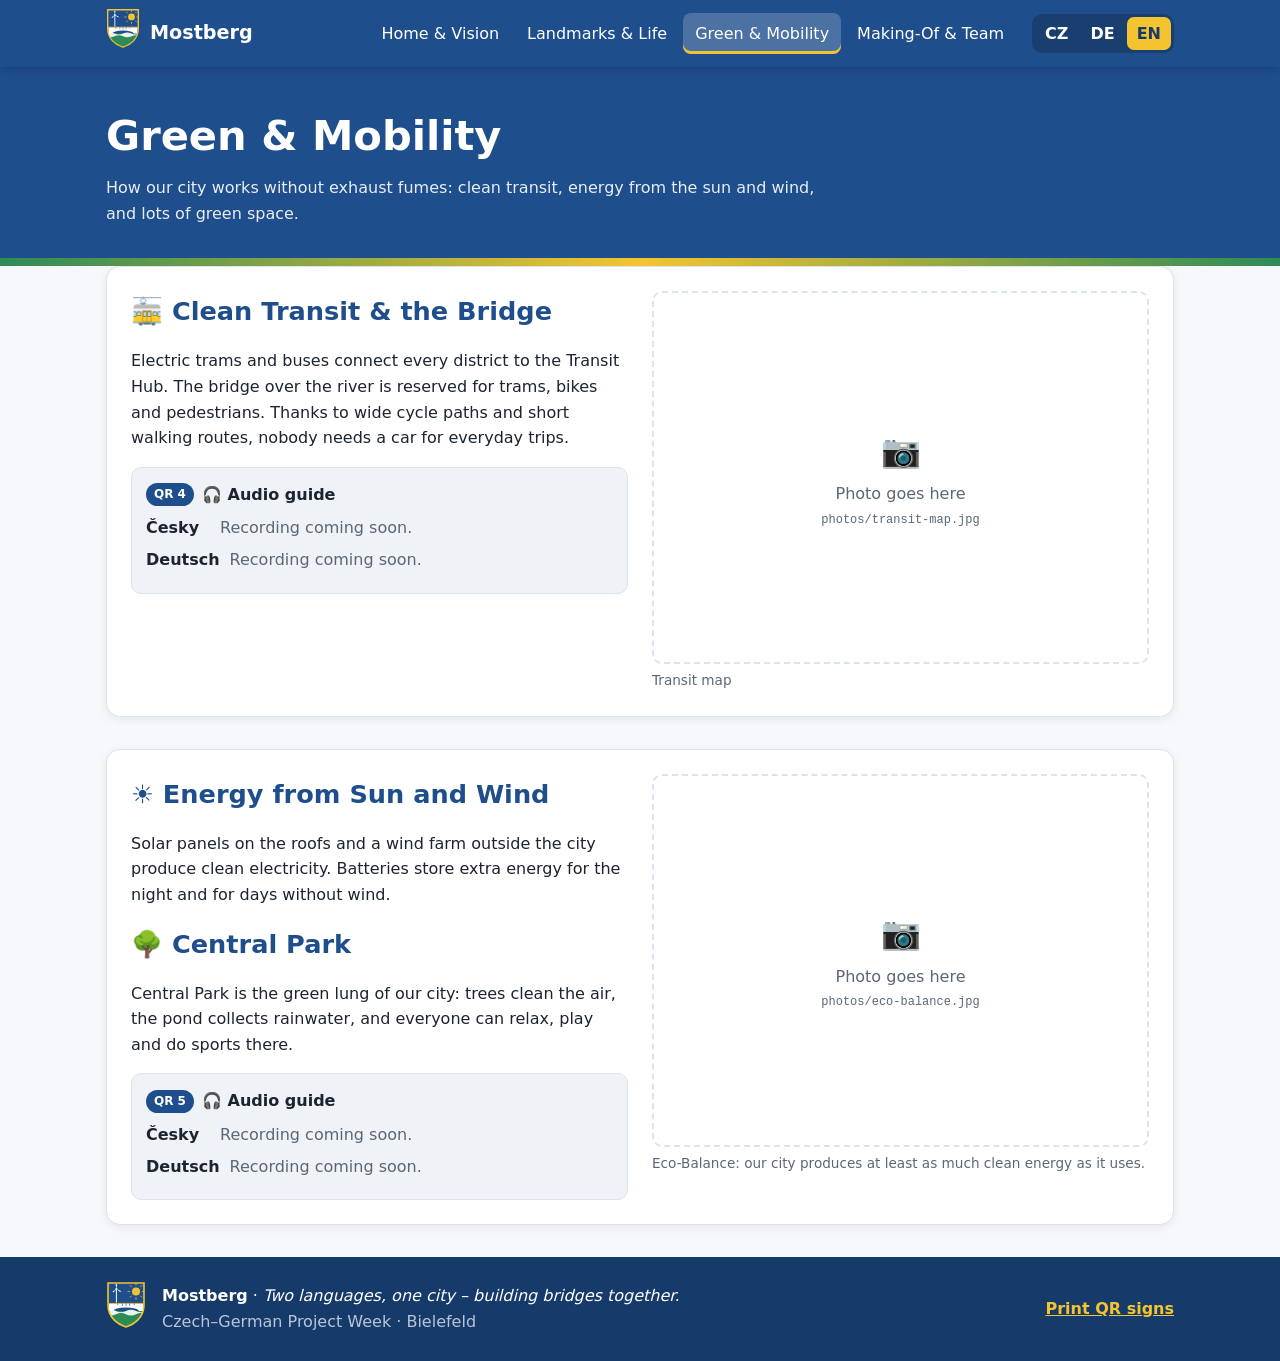
==== green.html @ d4d37b9b "Add trilingual city website (CZ/DE/EN) with QR station signs Co-Authored-By: Claude Opus 5.5 <norepl" ====
<!doctype html>
<html lang="cs">
<head>
<meta charset="utf-8">
<meta name="viewport" content="width=device-width, initial-scale=1">
<title>Mostberg</title>
<link rel="stylesheet" href="css/style.css">
</head>
<body data-title-key="nav.green">
<header id="site-header" data-page="green"></header>

<div class="page-head"><div class="wrap">
  <h1 data-t="gr.title"></h1>
  <p data-t="gr.intro"></p>
</div></div>

<main class="wrap">
  <section id="transit" class="station card grid-2">
    <div>
      <h2>🚋 <span data-t="gr.transitTitle"></span></h2>
      <p data-t="gr.transit"></p>
      <div class="audio" data-audio="4"></div>
    </div>
    <figure class="photo" data-photo="photos/transit-map.jpg" data-cap="gr.mapCap"></figure>
  </section>

  <section id="energy-parks" class="station card">
    <div class="grid-2">
      <div>
        <h2>☀️ <span data-t="gr.energyTitle"></span></h2>
        <p data-t="gr.energy"></p>
        <h2>🌳 <span data-t="gr.parksTitle"></span></h2>
        <p data-t="gr.parks"></p>
        <div class="audio" data-audio="5"></div>
      </div>
      <figure class="photo" data-photo="photos/eco-balance.jpg" data-cap="gr.ecoCap"></figure>
    </div>
  </section>
</main>

<footer id="site-footer"></footer>
<script src="js/content.js"></script>
<script src="js/site.js"></script>
</body>
</html>
---- css/style.css ----
:root {
  --blue: #1f4e8c;
  --blue-d: #163a69;
  --green: #2e8b57;
  --gold: #f4c430;
  --bg: #f6f8fb;
  --card: #ffffff;
  --ink: #1b2430;
  --muted: #5b6776;
  --line: #dde3ec;
  --radius: 14px;
  --shadow: 0 2px 10px rgba(20, 40, 70, .08);
}
@media (prefers-color-scheme: dark) {
  :root {
    --bg: #0f1620;
    --card: #17212e;
    --ink: #e8edf4;
    --muted: #9aa7b8;
    --line: #2a3747;
    --shadow: 0 2px 10px rgba(0, 0, 0, .35);
  }
}

* { box-sizing: border-box; }
html { scroll-behavior: smooth; scroll-padding-top: 80px; }
body {
  margin: 0;
  font-family: "Segoe UI", system-ui, -apple-system, Roboto, "Helvetica Neue", Arial, sans-serif;
  background: var(--bg);
  color: var(--ink);
  line-height: 1.6;
}
img { max-width: 100%; display: block; }
a { color: var(--blue); }
@media (prefers-color-scheme: dark) { a { color: #8fb6ec; } }
.muted { color: var(--muted); }
.wrap { max-width: 1100px; margin: 0 auto; padding: 0 16px; }

/* ---------- Header ---------- */
#site-header {
  position: sticky; top: 0; z-index: 10;
  background: var(--blue); color: #fff;
  box-shadow: 0 2px 8px rgba(0,0,0,.15);
}
.bar {
  max-width: 1100px; margin: 0 auto; padding: 8px 16px;
  display: flex; align-items: center; gap: 16px; flex-wrap: wrap;
}
.brand { display: flex; align-items: center; gap: 10px; color: #fff; text-decoration: none; font-weight: 700; font-size: 1.2rem; }
.brand-crest svg { width: 34px; height: 41px; }
.nav { display: flex; gap: 4px; margin-left: auto; flex-wrap: wrap; }
.nav a {
  color: #fff; text-decoration: none; padding: 8px 12px; border-radius: 8px;
  font-weight: 500; white-space: nowrap;
}
.nav a:hover { background: rgba(255,255,255,.12); }
.nav a[aria-current="page"] { background: rgba(255,255,255,.2); box-shadow: inset 0 -3px 0 var(--gold); }
.langs { display: flex; gap: 2px; background: rgba(0,0,0,.2); padding: 3px; border-radius: 10px; }
.langs button {
  border: 0; background: transparent; color: #fff; font: inherit; font-weight: 700;
  padding: 4px 10px; border-radius: 7px; cursor: pointer;
}
.langs button[aria-pressed="true"] { background: var(--gold); color: var(--blue-d); }
.menu-btn { display: none; margin-left: auto; background: none; border: 0; color: #fff; font-size: 1.6rem; cursor: pointer; }

@media (max-width: 860px) {
  .menu-btn { display: block; }
  .nav { display: none; width: 100%; flex-direction: column; margin: 0; }
  #site-header.open .nav { display: flex; }
  .langs { order: 2; }
  .bar { gap: 10px; }
}

/* ---------- Hero ---------- */
.hero {
  background: linear-gradient(160deg, var(--blue) 0%, var(--blue-d) 60%, #10425a 100%);
  color: #fff; padding: 48px 0 56px; position: relative; overflow: hidden;
}
.hero::after {
  content: ""; position: absolute; left: 0; right: 0; bottom: 0; height: 14px;
  background: linear-gradient(90deg, var(--green), var(--gold), var(--green));
}
.hero-grid { display: grid; grid-template-columns: 180px 1fr; gap: 32px; align-items: center; }
.hero-crest svg { width: 180px; height: auto; filter: drop-shadow(0 6px 16px rgba(0,0,0,.3)); }
.kicker { text-transform: uppercase; letter-spacing: .08em; font-size: .8rem; opacity: .85; margin: 0; }
.hero h1 { font-size: clamp(2.4rem, 6vw, 3.8rem); margin: 4px 0 8px; line-height: 1.1; }
.motto { font-size: 1.25rem; font-style: italic; color: var(--gold); margin: 0; }
@media (max-width: 640px) {
  .hero-grid { grid-template-columns: 1fr; text-align: center; }
  .hero-crest svg { width: 130px; margin: 0 auto; }
}

.page-head { background: var(--blue); color: #fff; padding: 36px 0 40px; position: relative; }
.page-head::after { content: ""; position: absolute; left: 0; right: 0; bottom: 0; height: 8px; background: linear-gradient(90deg, var(--green), var(--gold), var(--green)); }
.page-head h1 { margin: 0 0 6px; font-size: clamp(1.8rem, 5vw, 2.6rem); }
.page-head p { margin: 0; opacity: .9; max-width: 720px; }

/* ---------- Sections & cards ---------- */
main { padding: 32px 0 48px; }
section { margin: 0 0 32px; }
h2 { color: var(--blue); margin: 0 0 12px; font-size: 1.6rem; }
@media (prefers-color-scheme: dark) { h2 { color: #8fb6ec; } }
h3 { margin: 0 0 6px; }
.card {
  background: var(--card); border: 1px solid var(--line); border-radius: var(--radius);
  box-shadow: var(--shadow); padding: 24px;
}
.grid-2 { display: grid; grid-template-columns: 1fr 1fr; gap: 24px; align-items: start; }
.grid-3 { display: grid; grid-template-columns: repeat(3, 1fr); gap: 20px; }
@media (max-width: 760px) { .grid-2, .grid-3 { grid-template-columns: 1fr; } }

.station { scroll-margin-top: 80px; transition: box-shadow .3s; }
.flash { animation: flash 2.2s ease-out; }
@keyframes flash { 0%, 30% { box-shadow: 0 0 0 4px var(--gold), var(--shadow); } 100% { box-shadow: var(--shadow); } }

/* Golden rules */
.rules { counter-reset: r; list-style: none; padding: 0; margin: 0; }
.rules li {
  counter-increment: r; position: relative; padding: 10px 0 10px 52px;
  border-bottom: 1px dashed var(--line); font-weight: 500;
}
.rules li:last-child { border-bottom: 0; }
.rules li::before {
  content: counter(r); position: absolute; left: 0; top: 8px;
  width: 36px; height: 36px; border-radius: 50%;
  background: var(--gold); color: var(--blue-d); font-weight: 800;
  display: grid; place-items: center;
}
.rules-card { border-top: 6px solid var(--gold); }

/* Identity */
.identity { display: flex; gap: 24px; align-items: center; flex-wrap: wrap; margin-top: 12px; }
.identity figure { margin: 0; text-align: center; }
.identity .crest-box svg { width: 110px; height: auto; }
.identity .flag-box svg { width: 180px; height: auto; border: 1px solid var(--line); border-radius: 4px; }
.identity figcaption, figure figcaption { font-size: .85rem; color: var(--muted); margin-top: 6px; }

/* Photos */
figure.photo { margin: 0; }
figure.photo img { border-radius: 10px; width: 100%; aspect-ratio: 4/3; object-fit: cover; background: var(--line); }
.ph {
  aspect-ratio: 4/3; border-radius: 10px; border: 2px dashed var(--line);
  display: flex; flex-direction: column; align-items: center; justify-content: center; gap: 4px;
  color: var(--muted); text-align: center; padding: 12px;
}
.ph-icon { font-size: 2rem; }
.ph code { font-size: .75rem; }
.photos-2 { display: grid; grid-template-columns: 1fr 1fr; gap: 12px; }

/* Audio */
.audio {
  margin-top: 16px; padding: 14px; border-radius: 10px;
  background: rgba(31, 78, 140, .07); border: 1px solid var(--line);
}
.audio-head { font-weight: 700; margin-bottom: 8px; display: flex; align-items: center; gap: 8px; }
.qr-badge { background: var(--blue); color: #fff; font-size: .75rem; padding: 2px 8px; border-radius: 999px; }
.audio-row { display: flex; align-items: center; gap: 10px; margin: 6px 0; flex-wrap: wrap; }
.audio-lang { min-width: 64px; font-weight: 600; }
.audio audio { flex: 1; min-width: 200px; height: 36px; }

/* Explore tiles */
.tiles { display: grid; grid-template-columns: repeat(3, 1fr); gap: 16px; }
.tile {
  display: block; text-decoration: none; color: var(--ink);
  background: var(--card); border: 1px solid var(--line); border-radius: var(--radius);
  padding: 20px; box-shadow: var(--shadow); border-left: 6px solid var(--blue);
  font-weight: 700; transition: transform .15s;
}
.tile:hover { transform: translateY(-2px); }
.tile.green { border-left-color: var(--green); }
.tile.gold { border-left-color: var(--gold); }
.tile span { display: block; font-size: 1.6rem; }
@media (max-width: 760px) { .tiles { grid-template-columns: 1fr; } }

/* Diary */
.timeline { display: grid; grid-template-columns: 1fr 1fr; gap: 20px; }
.day { border-top: 6px solid var(--blue); }
.day.two { border-top-color: var(--green); }
@media (max-width: 760px) { .timeline { grid-template-columns: 1fr; } }

/* Team */
.pairs { display: grid; grid-template-columns: repeat(auto-fill, minmax(200px, 1fr)); gap: 16px; }
.pair { padding: 18px; }
.pair-num { font-weight: 800; color: var(--blue); }
@media (prefers-color-scheme: dark) { .pair-num { color: #8fb6ec; } }
.pair-role { font-size: .9rem; color: var(--muted); margin-bottom: 8px; min-height: 2.8em; }
.pair ul { list-style: none; padding: 0; margin: 0; }
.pair li { display: flex; gap: 8px; align-items: center; margin: 4px 0; }
.tag { font-size: .7rem; font-weight: 800; padding: 1px 6px; border-radius: 4px; color: #fff; }
.tag.cz { background: #c8102e; }
.tag.de { background: #222; }

/* Gallery */
.gallery { display: grid; grid-template-columns: repeat(auto-fill, minmax(180px, 1fr)); gap: 10px; }
.gallery img { width: 100%; aspect-ratio: 1; object-fit: cover; border-radius: 8px; transition: transform .15s; }
.gallery a:hover img { transform: scale(1.03); }
.gallery .empty { grid-column: 1 / -1; }

/* Footer */
#site-footer { background: var(--blue-d); color: #fff; padding: 24px 0; }
.foot-inner { max-width: 1100px; margin: 0 auto; padding: 0 16px; display: flex; align-items: center; gap: 16px; flex-wrap: wrap; }
.foot-crest svg { width: 40px; height: auto; }
#site-footer .muted { color: #b9c6d8; }
.print-link { margin-left: auto; color: var(--gold) !important; font-weight: 600; }
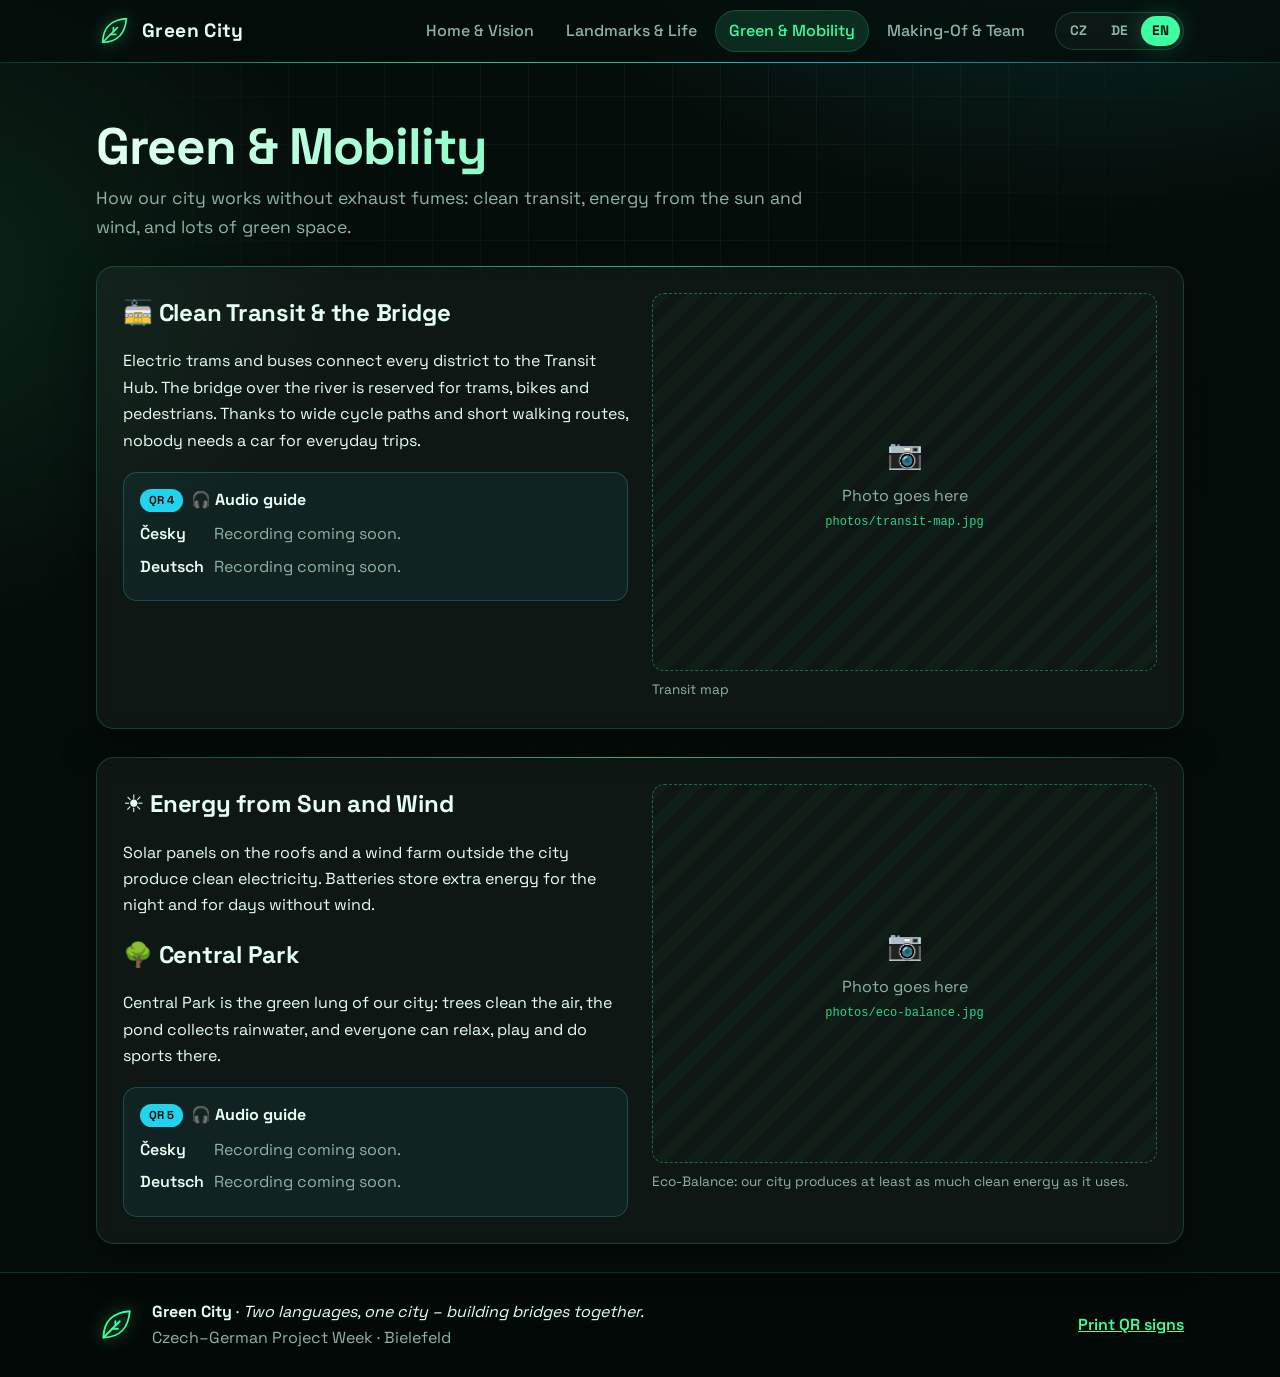
==== commit 98b8fa48: "Futuristic green theme; crest, flag and name left for the team's own designs Co-Authored-By: Claude " ====
--- a/green.html
+++ b/green.html
@@ -3,7 +3,7 @@
 <head>
 <meta charset="utf-8">
 <meta name="viewport" content="width=device-width, initial-scale=1">
-<title>Mostberg</title>
+<title>City</title>
 <link rel="stylesheet" href="css/style.css">
 </head>
 <body data-title-key="nav.green">
--- a/css/style.css
+++ b/css/style.css
@@ -1,160 +1,188 @@
+@import url("https://fonts.googleapis.com/css2?family=Space+Grotesk:wght@400;500;600;700&display=swap");
+
 :root {
-  --blue: #1f4e8c;
-  --blue-d: #163a69;
-  --green: #2e8b57;
-  --gold: #f4c430;
-  --bg: #f6f8fb;
-  --card: #ffffff;
-  --ink: #1b2430;
-  --muted: #5b6776;
-  --line: #dde3ec;
-  --radius: 14px;
-  --shadow: 0 2px 10px rgba(20, 40, 70, .08);
-}
-@media (prefers-color-scheme: dark) {
-  :root {
-    --bg: #0f1620;
-    --card: #17212e;
-    --ink: #e8edf4;
-    --muted: #9aa7b8;
-    --line: #2a3747;
-    --shadow: 0 2px 10px rgba(0, 0, 0, .35);
-  }
+  --bg: #050d0a;
+  --bg-2: #0a1a14;
+  --card: rgba(255, 255, 255, .045);
+  --card-solid: #0d1f18;
+  --ink: #e6fff4;
+  --muted: #8fb3a5;
+  --line: rgba(61, 255, 162, .18);
+  --neon: #3dffa2;
+  --neon-2: #22d3ee;
+  --lime: #b6ff3d;
+  --on-neon: #03140c;
+  --radius: 18px;
+  --glow: 0 0 24px rgba(61, 255, 162, .25);
+  --shadow: 0 10px 40px rgba(0, 0, 0, .45);
+  color-scheme: dark;
 }
 
 * { box-sizing: border-box; }
-html { scroll-behavior: smooth; scroll-padding-top: 80px; }
+html { scroll-behavior: smooth; scroll-padding-top: 84px; }
 body {
   margin: 0;
-  font-family: "Segoe UI", system-ui, -apple-system, Roboto, "Helvetica Neue", Arial, sans-serif;
-  background: var(--bg);
+  font-family: "Space Grotesk", "Segoe UI", system-ui, -apple-system, Roboto, Arial, sans-serif;
   color: var(--ink);
-  line-height: 1.6;
+  line-height: 1.65;
+  background:
+    radial-gradient(900px 500px at 85% -10%, rgba(34, 211, 238, .14), transparent 60%),
+    radial-gradient(800px 600px at -10% 30%, rgba(61, 255, 162, .10), transparent 60%),
+    var(--bg);
+  background-attachment: fixed;
+  min-height: 100vh;
+}
+body::before {
+  content: ""; position: fixed; inset: 0; z-index: -1; pointer-events: none;
+  background-image:
+    linear-gradient(rgba(61, 255, 162, .05) 1px, transparent 1px),
+    linear-gradient(90deg, rgba(61, 255, 162, .05) 1px, transparent 1px);
+  background-size: 48px 48px;
+  mask-image: radial-gradient(ellipse at 50% 0%, #000 20%, transparent 75%);
+  -webkit-mask-image: radial-gradient(ellipse at 50% 0%, #000 20%, transparent 75%);
 }
 img { max-width: 100%; display: block; }
-a { color: var(--blue); }
-@media (prefers-color-scheme: dark) { a { color: #8fb6ec; } }
+a { color: var(--neon); }
 .muted { color: var(--muted); }
-.wrap { max-width: 1100px; margin: 0 auto; padding: 0 16px; }
+.wrap { max-width: 1120px; margin: 0 auto; padding: 0 16px; }
 
 /* ---------- Header ---------- */
 #site-header {
   position: sticky; top: 0; z-index: 10;
-  background: var(--blue); color: #fff;
-  box-shadow: 0 2px 8px rgba(0,0,0,.15);
-}
-.bar {
-  max-width: 1100px; margin: 0 auto; padding: 8px 16px;
-  display: flex; align-items: center; gap: 16px; flex-wrap: wrap;
-}
-.brand { display: flex; align-items: center; gap: 10px; color: #fff; text-decoration: none; font-weight: 700; font-size: 1.2rem; }
-.brand-crest svg { width: 34px; height: 41px; }
+  background: rgba(5, 13, 10, .72);
+  backdrop-filter: blur(14px); -webkit-backdrop-filter: blur(14px);
+  border-bottom: 1px solid var(--line);
+}
+#site-header::after {
+  content: ""; position: absolute; left: 0; right: 0; bottom: -1px; height: 1px;
+  background: linear-gradient(90deg, transparent, var(--neon), var(--neon-2), transparent);
+  opacity: .7;
+}
+.bar { max-width: 1120px; margin: 0 auto; padding: 10px 16px; display: flex; align-items: center; gap: 16px; flex-wrap: wrap; }
+.brand { display: flex; align-items: center; gap: 10px; color: var(--ink); text-decoration: none; font-weight: 700; font-size: 1.2rem; letter-spacing: .02em; }
+.brand-crest { width: 36px; height: 36px; display: grid; place-items: center; }
+.brand-crest img { max-height: 36px; width: auto; }
 .nav { display: flex; gap: 4px; margin-left: auto; flex-wrap: wrap; }
 .nav a {
-  color: #fff; text-decoration: none; padding: 8px 12px; border-radius: 8px;
-  font-weight: 500; white-space: nowrap;
-}
-.nav a:hover { background: rgba(255,255,255,.12); }
-.nav a[aria-current="page"] { background: rgba(255,255,255,.2); box-shadow: inset 0 -3px 0 var(--gold); }
-.langs { display: flex; gap: 2px; background: rgba(0,0,0,.2); padding: 3px; border-radius: 10px; }
+  color: var(--muted); text-decoration: none; padding: 8px 14px; border-radius: 999px;
+  font-weight: 500; white-space: nowrap; transition: color .2s, background .2s;
+}
+.nav a:hover { color: var(--ink); background: rgba(61, 255, 162, .08); }
+.nav a[aria-current="page"] { color: var(--neon); background: rgba(61, 255, 162, .12); box-shadow: inset 0 0 0 1px var(--line); }
+.langs { display: flex; gap: 2px; padding: 3px; border-radius: 999px; border: 1px solid var(--line); background: rgba(255, 255, 255, .03); }
 .langs button {
-  border: 0; background: transparent; color: #fff; font: inherit; font-weight: 700;
-  padding: 4px 10px; border-radius: 7px; cursor: pointer;
-}
-.langs button[aria-pressed="true"] { background: var(--gold); color: var(--blue-d); }
-.menu-btn { display: none; margin-left: auto; background: none; border: 0; color: #fff; font-size: 1.6rem; cursor: pointer; }
-
-@media (max-width: 860px) {
+  border: 0; background: transparent; color: var(--muted); font: inherit; font-weight: 700; font-size: .85rem;
+  padding: 4px 11px; border-radius: 999px; cursor: pointer;
+}
+.langs button[aria-pressed="true"] { background: var(--neon); color: var(--on-neon); box-shadow: var(--glow); }
+.menu-btn { display: none; margin-left: auto; background: none; border: 0; color: var(--ink); font-size: 1.6rem; cursor: pointer; }
+@media (max-width: 880px) {
   .menu-btn { display: block; }
   .nav { display: none; width: 100%; flex-direction: column; margin: 0; }
   #site-header.open .nav { display: flex; }
-  .langs { order: 2; }
   .bar { gap: 10px; }
 }
 
+/* ---------- Leaf mark (shown until your crest is added) ---------- */
+.leaf { width: 100%; height: 100%; color: var(--neon); filter: drop-shadow(0 0 8px rgba(61, 255, 162, .6)); }
+
 /* ---------- Hero ---------- */
-.hero {
-  background: linear-gradient(160deg, var(--blue) 0%, var(--blue-d) 60%, #10425a 100%);
-  color: #fff; padding: 48px 0 56px; position: relative; overflow: hidden;
-}
-.hero::after {
-  content: ""; position: absolute; left: 0; right: 0; bottom: 0; height: 14px;
-  background: linear-gradient(90deg, var(--green), var(--gold), var(--green));
-}
-.hero-grid { display: grid; grid-template-columns: 180px 1fr; gap: 32px; align-items: center; }
-.hero-crest svg { width: 180px; height: auto; filter: drop-shadow(0 6px 16px rgba(0,0,0,.3)); }
-.kicker { text-transform: uppercase; letter-spacing: .08em; font-size: .8rem; opacity: .85; margin: 0; }
-.hero h1 { font-size: clamp(2.4rem, 6vw, 3.8rem); margin: 4px 0 8px; line-height: 1.1; }
-.motto { font-size: 1.25rem; font-style: italic; color: var(--gold); margin: 0; }
+.hero { padding: 72px 0 64px; position: relative; overflow: hidden; }
+.hero-grid { display: grid; grid-template-columns: 200px 1fr; gap: 40px; align-items: center; }
+.hero-crest { width: 200px; height: 200px; display: grid; place-items: center; position: relative; }
+.hero-crest::before {
+  content: ""; position: absolute; inset: -10px; border-radius: 50%;
+  border: 1px solid var(--line);
+  background: radial-gradient(circle, rgba(61, 255, 162, .18), transparent 65%);
+  animation: pulse 4s ease-in-out infinite;
+}
+.hero-crest img, .hero-crest svg { position: relative; max-width: 160px; max-height: 160px; width: auto; height: auto; }
+.hero-crest svg { width: 120px; height: 120px; }
+.kicker {
+  display: inline-block; text-transform: uppercase; letter-spacing: .14em; font-size: .75rem; margin: 0;
+  color: var(--neon); border: 1px solid var(--line); padding: 4px 12px; border-radius: 999px; background: rgba(61, 255, 162, .06);
+}
+.hero h1 {
+  font-size: clamp(2.8rem, 8vw, 5rem); margin: 14px 0 6px; line-height: 1.02; letter-spacing: -.02em;
+  background: linear-gradient(100deg, var(--ink) 10%, var(--neon) 55%, var(--neon-2) 95%);
+  -webkit-background-clip: text; background-clip: text; color: transparent;
+}
+.motto { font-size: 1.3rem; color: var(--muted); margin: 0; }
+@keyframes pulse { 0%, 100% { transform: scale(1); opacity: .8; } 50% { transform: scale(1.06); opacity: 1; } }
 @media (max-width: 640px) {
-  .hero-grid { grid-template-columns: 1fr; text-align: center; }
-  .hero-crest svg { width: 130px; margin: 0 auto; }
-}
-
-.page-head { background: var(--blue); color: #fff; padding: 36px 0 40px; position: relative; }
-.page-head::after { content: ""; position: absolute; left: 0; right: 0; bottom: 0; height: 8px; background: linear-gradient(90deg, var(--green), var(--gold), var(--green)); }
-.page-head h1 { margin: 0 0 6px; font-size: clamp(1.8rem, 5vw, 2.6rem); }
-.page-head p { margin: 0; opacity: .9; max-width: 720px; }
+  .hero { padding: 48px 0; }
+  .hero-grid { grid-template-columns: 1fr; text-align: center; justify-items: center; gap: 24px; }
+  .hero-crest { width: 150px; height: 150px; }
+  .hero-crest img { max-width: 120px; max-height: 120px; }
+}
+
+.page-head { padding: 56px 0 24px; }
+.page-head h1 {
+  margin: 0 0 8px; font-size: clamp(2rem, 6vw, 3.2rem); letter-spacing: -.02em; line-height: 1.1;
+  background: linear-gradient(100deg, var(--ink), var(--neon) 70%, var(--neon-2));
+  -webkit-background-clip: text; background-clip: text; color: transparent;
+}
+.page-head p { margin: 0; color: var(--muted); max-width: 720px; font-size: 1.1rem; }
 
 /* ---------- Sections & cards ---------- */
-main { padding: 32px 0 48px; }
-section { margin: 0 0 32px; }
-h2 { color: var(--blue); margin: 0 0 12px; font-size: 1.6rem; }
-@media (prefers-color-scheme: dark) { h2 { color: #8fb6ec; } }
+main { padding: 24px 0 56px; }
+section { margin: 0 0 28px; }
+h2 { color: var(--ink); margin: 0 0 12px; font-size: 1.5rem; letter-spacing: -.01em; }
+h2 > span:first-child:not(:only-child), h2 .ico { color: var(--neon); }
 h3 { margin: 0 0 6px; }
 .card {
-  background: var(--card); border: 1px solid var(--line); border-radius: var(--radius);
-  box-shadow: var(--shadow); padding: 24px;
+  background: var(--card);
+  border: 1px solid var(--line); border-radius: var(--radius);
+  box-shadow: var(--shadow); padding: 26px;
+  backdrop-filter: blur(10px); -webkit-backdrop-filter: blur(10px);
+  position: relative;
+}
+.card::before {
+  content: ""; position: absolute; left: 24px; right: 24px; top: -1px; height: 1px;
+  background: linear-gradient(90deg, transparent, rgba(61, 255, 162, .6), transparent);
 }
 .grid-2 { display: grid; grid-template-columns: 1fr 1fr; gap: 24px; align-items: start; }
-.grid-3 { display: grid; grid-template-columns: repeat(3, 1fr); gap: 20px; }
-@media (max-width: 760px) { .grid-2, .grid-3 { grid-template-columns: 1fr; } }
-
-.station { scroll-margin-top: 80px; transition: box-shadow .3s; }
-.flash { animation: flash 2.2s ease-out; }
-@keyframes flash { 0%, 30% { box-shadow: 0 0 0 4px var(--gold), var(--shadow); } 100% { box-shadow: var(--shadow); } }
+@media (max-width: 760px) { .grid-2 { grid-template-columns: 1fr; } }
+
+.station { transition: box-shadow .3s; }
+.flash { animation: flash 2.4s ease-out; }
+@keyframes flash { 0%, 35% { box-shadow: 0 0 0 2px var(--neon), 0 0 40px rgba(61, 255, 162, .45); } 100% { box-shadow: var(--shadow); } }
 
 /* Golden rules */
 .rules { counter-reset: r; list-style: none; padding: 0; margin: 0; }
-.rules li {
-  counter-increment: r; position: relative; padding: 10px 0 10px 52px;
-  border-bottom: 1px dashed var(--line); font-weight: 500;
-}
+.rules li { counter-increment: r; position: relative; padding: 11px 0 11px 54px; border-bottom: 1px solid var(--line); font-weight: 500; }
 .rules li:last-child { border-bottom: 0; }
 .rules li::before {
-  content: counter(r); position: absolute; left: 0; top: 8px;
-  width: 36px; height: 36px; border-radius: 50%;
-  background: var(--gold); color: var(--blue-d); font-weight: 800;
-  display: grid; place-items: center;
-}
-.rules-card { border-top: 6px solid var(--gold); }
+  content: counter(r, decimal-leading-zero); position: absolute; left: 0; top: 9px;
+  width: 38px; height: 38px; border-radius: 12px;
+  background: rgba(61, 255, 162, .1); border: 1px solid var(--neon); color: var(--neon);
+  font-weight: 700; font-size: .85rem; display: grid; place-items: center; box-shadow: var(--glow);
+}
+.rules-card { border-color: rgba(61, 255, 162, .35); }
 
 /* Identity */
-.identity { display: flex; gap: 24px; align-items: center; flex-wrap: wrap; margin-top: 12px; }
-.identity figure { margin: 0; text-align: center; }
-.identity .crest-box svg { width: 110px; height: auto; }
-.identity .flag-box svg { width: 180px; height: auto; border: 1px solid var(--line); border-radius: 4px; }
-.identity figcaption, figure figcaption { font-size: .85rem; color: var(--muted); margin-top: 6px; }
+.identity { display: grid; grid-template-columns: 1fr 1.4fr; gap: 16px; margin-top: 14px; }
+.identity figure.photo img, .identity .ph { aspect-ratio: 1; object-fit: contain; background: rgba(255, 255, 255, .03); }
+.identity figure:last-child img, .identity figure:last-child .ph { aspect-ratio: 3/2; }
 
 /* Photos */
-figure.photo { margin: 0; }
-figure.photo img { border-radius: 10px; width: 100%; aspect-ratio: 4/3; object-fit: cover; background: var(--line); }
+figure { margin: 0; }
+figure figcaption { font-size: .85rem; color: var(--muted); margin-top: 8px; }
+figure.photo img { border-radius: 12px; width: 100%; aspect-ratio: 4/3; object-fit: cover; border: 1px solid var(--line); }
 .ph {
-  aspect-ratio: 4/3; border-radius: 10px; border: 2px dashed var(--line);
+  aspect-ratio: 4/3; border-radius: 12px; border: 1px dashed rgba(61, 255, 162, .35);
+  background: repeating-linear-gradient(135deg, rgba(61, 255, 162, .03) 0 12px, transparent 12px 24px);
   display: flex; flex-direction: column; align-items: center; justify-content: center; gap: 4px;
   color: var(--muted); text-align: center; padding: 12px;
 }
-.ph-icon { font-size: 2rem; }
-.ph code { font-size: .75rem; }
+.ph-icon { font-size: 1.8rem; }
+.ph code { font-size: .75rem; color: var(--neon); opacity: .8; word-break: break-all; }
 .photos-2 { display: grid; grid-template-columns: 1fr 1fr; gap: 12px; }
 
 /* Audio */
-.audio {
-  margin-top: 16px; padding: 14px; border-radius: 10px;
-  background: rgba(31, 78, 140, .07); border: 1px solid var(--line);
-}
+.audio { margin-top: 18px; padding: 14px 16px; border-radius: 14px; background: rgba(34, 211, 238, .06); border: 1px solid rgba(34, 211, 238, .25); }
 .audio-head { font-weight: 700; margin-bottom: 8px; display: flex; align-items: center; gap: 8px; }
-.qr-badge { background: var(--blue); color: #fff; font-size: .75rem; padding: 2px 8px; border-radius: 999px; }
+.qr-badge { background: var(--neon-2); color: var(--on-neon); font-size: .72rem; font-weight: 700; padding: 2px 9px; border-radius: 999px; }
 .audio-row { display: flex; align-items: center; gap: 10px; margin: 6px 0; flex-wrap: wrap; }
 .audio-lang { min-width: 64px; font-weight: 600; }
 .audio audio { flex: 1; min-width: 200px; height: 36px; }
@@ -164,42 +192,45 @@
 .tile {
   display: block; text-decoration: none; color: var(--ink);
   background: var(--card); border: 1px solid var(--line); border-radius: var(--radius);
-  padding: 20px; box-shadow: var(--shadow); border-left: 6px solid var(--blue);
-  font-weight: 700; transition: transform .15s;
-}
-.tile:hover { transform: translateY(-2px); }
-.tile.green { border-left-color: var(--green); }
-.tile.gold { border-left-color: var(--gold); }
-.tile span { display: block; font-size: 1.6rem; }
+  padding: 22px; font-weight: 700; font-size: 1.05rem; position: relative; overflow: hidden;
+  transition: transform .2s, border-color .2s, box-shadow .2s;
+}
+.tile::after { content: "→"; position: absolute; right: 20px; bottom: 18px; color: var(--neon); transition: transform .2s; }
+.tile:hover { transform: translateY(-3px); border-color: var(--neon); box-shadow: var(--glow); }
+.tile:hover::after { transform: translateX(4px); }
+.tile span { display: block; font-size: 1.7rem; margin-bottom: 6px; }
 @media (max-width: 760px) { .tiles { grid-template-columns: 1fr; } }
 
 /* Diary */
 .timeline { display: grid; grid-template-columns: 1fr 1fr; gap: 20px; }
-.day { border-top: 6px solid var(--blue); }
-.day.two { border-top-color: var(--green); }
+.day h3 { color: var(--neon); }
+.day.two h3 { color: var(--neon-2); }
 @media (max-width: 760px) { .timeline { grid-template-columns: 1fr; } }
 
 /* Team */
 .pairs { display: grid; grid-template-columns: repeat(auto-fill, minmax(200px, 1fr)); gap: 16px; }
-.pair { padding: 18px; }
-.pair-num { font-weight: 800; color: var(--blue); }
-@media (prefers-color-scheme: dark) { .pair-num { color: #8fb6ec; } }
-.pair-role { font-size: .9rem; color: var(--muted); margin-bottom: 8px; min-height: 2.8em; }
+.pair { padding: 20px; }
+.pair-num { font-weight: 700; color: var(--neon); text-transform: uppercase; letter-spacing: .1em; font-size: .8rem; }
+.pair-role { font-size: .92rem; color: var(--muted); margin: 4px 0 10px; min-height: 2.8em; }
 .pair ul { list-style: none; padding: 0; margin: 0; }
 .pair li { display: flex; gap: 8px; align-items: center; margin: 4px 0; }
-.tag { font-size: .7rem; font-weight: 800; padding: 1px 6px; border-radius: 4px; color: #fff; }
-.tag.cz { background: #c8102e; }
-.tag.de { background: #222; }
+.tag { font-size: .68rem; font-weight: 700; padding: 1px 7px; border-radius: 6px; border: 1px solid var(--line); color: var(--neon); }
+.tag.de { color: var(--neon-2); border-color: rgba(34, 211, 238, .35); }
 
 /* Gallery */
 .gallery { display: grid; grid-template-columns: repeat(auto-fill, minmax(180px, 1fr)); gap: 10px; }
-.gallery img { width: 100%; aspect-ratio: 1; object-fit: cover; border-radius: 8px; transition: transform .15s; }
+.gallery img { width: 100%; aspect-ratio: 1; object-fit: cover; border-radius: 12px; border: 1px solid var(--line); transition: transform .2s; }
 .gallery a:hover img { transform: scale(1.03); }
 .gallery .empty { grid-column: 1 / -1; }
 
 /* Footer */
-#site-footer { background: var(--blue-d); color: #fff; padding: 24px 0; }
-.foot-inner { max-width: 1100px; margin: 0 auto; padding: 0 16px; display: flex; align-items: center; gap: 16px; flex-wrap: wrap; }
-.foot-crest svg { width: 40px; height: auto; }
-#site-footer .muted { color: #b9c6d8; }
-.print-link { margin-left: auto; color: var(--gold) !important; font-weight: 600; }
+#site-footer { border-top: 1px solid var(--line); background: rgba(0, 0, 0, .3); padding: 26px 0; }
+.foot-inner { max-width: 1120px; margin: 0 auto; padding: 0 16px; display: flex; align-items: center; gap: 16px; flex-wrap: wrap; }
+.foot-crest { width: 40px; height: 40px; display: grid; place-items: center; }
+.foot-crest img { max-height: 40px; width: auto; }
+.print-link { margin-left: auto; font-weight: 600; }
+
+@media (prefers-reduced-motion: reduce) {
+  *, *::before { animation: none !important; transition: none !important; }
+  html { scroll-behavior: auto; }
+}
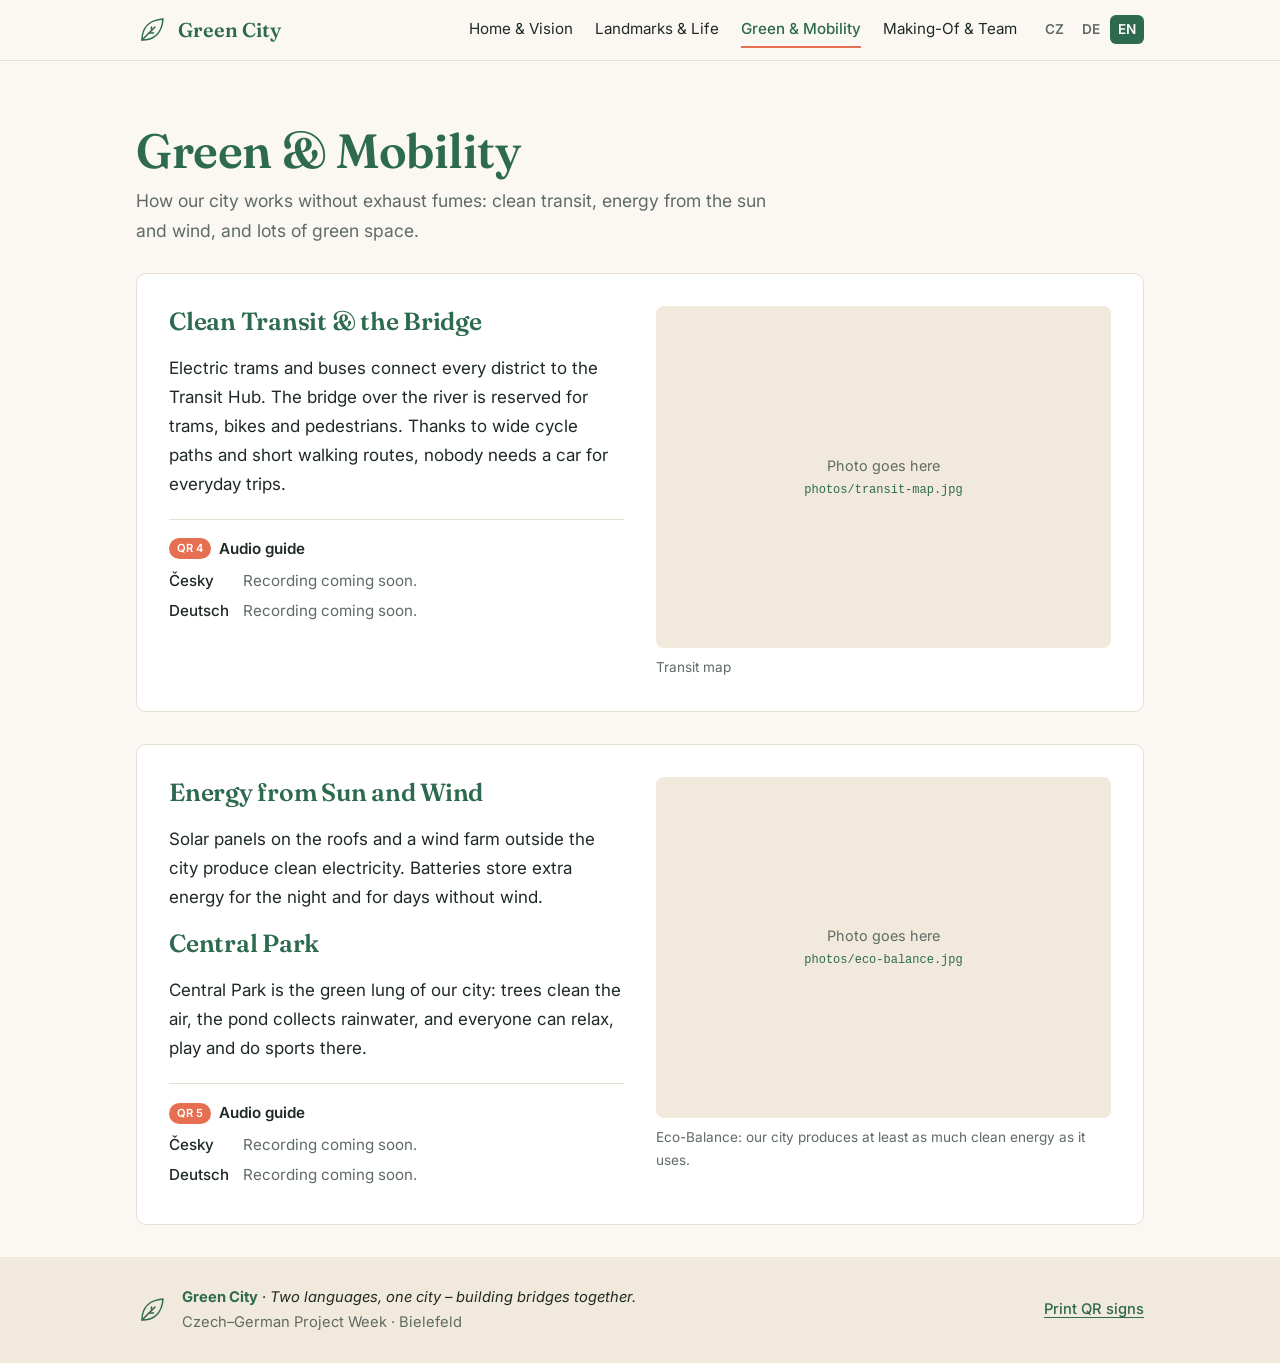
==== commit f4f28711: "Minimal, warmer design with primary, secondary and contrast colours Co-Authored-By: Claude Opus 5.5 " ====
--- a/green.html
+++ b/green.html
@@ -17,7 +17,7 @@
 <main class="wrap">
   <section id="transit" class="station card grid-2">
     <div>
-      <h2>🚋 <span data-t="gr.transitTitle"></span></h2>
+      <h2><span data-t="gr.transitTitle"></span></h2>
       <p data-t="gr.transit"></p>
       <div class="audio" data-audio="4"></div>
     </div>
@@ -27,9 +27,9 @@
   <section id="energy-parks" class="station card">
     <div class="grid-2">
       <div>
-        <h2>☀️ <span data-t="gr.energyTitle"></span></h2>
+        <h2><span data-t="gr.energyTitle"></span></h2>
         <p data-t="gr.energy"></p>
-        <h2>🌳 <span data-t="gr.parksTitle"></span></h2>
+        <h2><span data-t="gr.parksTitle"></span></h2>
         <p data-t="gr.parks"></p>
         <div class="audio" data-audio="5"></div>
       </div>
--- a/css/style.css
+++ b/css/style.css
@@ -1,190 +1,134 @@
-@import url("https://fonts.googleapis.com/css2?family=Space+Grotesk:wght@400;500;600;700&display=swap");
+@import url("https://fonts.googleapis.com/css2?family=Fraunces:opsz,wght@9..144,500;9..144,600&family=Inter:wght@400;500;600&display=swap");
 
+/* ===== The three brand colours – change them here ===== */
 :root {
-  --bg: #050d0a;
-  --bg-2: #0a1a14;
-  --card: rgba(255, 255, 255, .045);
-  --card-solid: #0d1f18;
-  --ink: #e6fff4;
-  --muted: #8fb3a5;
-  --line: rgba(61, 255, 162, .18);
-  --neon: #3dffa2;
-  --neon-2: #22d3ee;
-  --lime: #b6ff3d;
-  --on-neon: #03140c;
-  --radius: 18px;
-  --glow: 0 0 24px rgba(61, 255, 162, .25);
-  --shadow: 0 10px 40px rgba(0, 0, 0, .45);
-  color-scheme: dark;
+  --primary: #2d6a4f;    /* forest green – headings, links, header */
+  --secondary: #f1e9db;  /* warm sand – section backgrounds, soft fills */
+  --contrast: #e76f51;   /* terracotta – highlights, numbers, active states */
+
+  --bg: #fbf8f3;
+  --card: #ffffff;
+  --ink: #1f2a24;
+  --muted: #5f6b64;
+  --line: #e6dfd2;
+  --on-primary: #ffffff;
+  --radius: 10px;
+  color-scheme: light;
 }
 
 * { box-sizing: border-box; }
-html { scroll-behavior: smooth; scroll-padding-top: 84px; }
+html { scroll-behavior: smooth; scroll-padding-top: 76px; }
 body {
   margin: 0;
-  font-family: "Space Grotesk", "Segoe UI", system-ui, -apple-system, Roboto, Arial, sans-serif;
+  font-family: "Inter", "Segoe UI", system-ui, -apple-system, Roboto, Arial, sans-serif;
+  font-size: 17px;
   color: var(--ink);
-  line-height: 1.65;
-  background:
-    radial-gradient(900px 500px at 85% -10%, rgba(34, 211, 238, .14), transparent 60%),
-    radial-gradient(800px 600px at -10% 30%, rgba(61, 255, 162, .10), transparent 60%),
-    var(--bg);
-  background-attachment: fixed;
-  min-height: 100vh;
-}
-body::before {
-  content: ""; position: fixed; inset: 0; z-index: -1; pointer-events: none;
-  background-image:
-    linear-gradient(rgba(61, 255, 162, .05) 1px, transparent 1px),
-    linear-gradient(90deg, rgba(61, 255, 162, .05) 1px, transparent 1px);
-  background-size: 48px 48px;
-  mask-image: radial-gradient(ellipse at 50% 0%, #000 20%, transparent 75%);
-  -webkit-mask-image: radial-gradient(ellipse at 50% 0%, #000 20%, transparent 75%);
+  background: var(--bg);
+  line-height: 1.7;
 }
 img { max-width: 100%; display: block; }
-a { color: var(--neon); }
+a { color: var(--primary); text-underline-offset: 3px; }
+a:hover { color: var(--contrast); }
 .muted { color: var(--muted); }
-.wrap { max-width: 1120px; margin: 0 auto; padding: 0 16px; }
+.wrap { max-width: 1040px; margin: 0 auto; padding: 0 16px; }
+h1, h2, h3 { font-family: "Fraunces", Georgia, serif; font-weight: 600; letter-spacing: -.01em; }
 
 /* ---------- Header ---------- */
-#site-header {
-  position: sticky; top: 0; z-index: 10;
-  background: rgba(5, 13, 10, .72);
-  backdrop-filter: blur(14px); -webkit-backdrop-filter: blur(14px);
-  border-bottom: 1px solid var(--line);
+#site-header { position: sticky; top: 0; z-index: 10; background: rgba(251, 248, 243, .94); border-bottom: 1px solid var(--line); }
+.bar { max-width: 1040px; margin: 0 auto; padding: 12px 16px; display: flex; align-items: center; gap: 20px; flex-wrap: wrap; }
+.brand { display: flex; align-items: center; gap: 10px; color: var(--primary); text-decoration: none; font-family: "Fraunces", Georgia, serif; font-weight: 600; font-size: 1.25rem; }
+.brand-crest { width: 32px; height: 32px; display: grid; place-items: center; }
+.brand-crest img { max-height: 32px; width: auto; }
+.nav { display: flex; gap: 22px; margin-left: auto; flex-wrap: wrap; }
+.nav a { color: var(--ink); text-decoration: none; padding: 4px 0; font-size: .95rem; border-bottom: 2px solid transparent; white-space: nowrap; }
+.nav a:hover { color: var(--primary); }
+.nav a[aria-current="page"] { color: var(--primary); border-bottom-color: var(--contrast); font-weight: 500; }
+.langs { display: flex; gap: 2px; }
+.langs button {
+  border: 0; background: none; color: var(--muted); font: inherit; font-size: .85rem; font-weight: 600;
+  padding: 3px 8px; border-radius: 6px; cursor: pointer;
 }
-#site-header::after {
-  content: ""; position: absolute; left: 0; right: 0; bottom: -1px; height: 1px;
-  background: linear-gradient(90deg, transparent, var(--neon), var(--neon-2), transparent);
-  opacity: .7;
-}
-.bar { max-width: 1120px; margin: 0 auto; padding: 10px 16px; display: flex; align-items: center; gap: 16px; flex-wrap: wrap; }
-.brand { display: flex; align-items: center; gap: 10px; color: var(--ink); text-decoration: none; font-weight: 700; font-size: 1.2rem; letter-spacing: .02em; }
-.brand-crest { width: 36px; height: 36px; display: grid; place-items: center; }
-.brand-crest img { max-height: 36px; width: auto; }
-.nav { display: flex; gap: 4px; margin-left: auto; flex-wrap: wrap; }
-.nav a {
-  color: var(--muted); text-decoration: none; padding: 8px 14px; border-radius: 999px;
-  font-weight: 500; white-space: nowrap; transition: color .2s, background .2s;
-}
-.nav a:hover { color: var(--ink); background: rgba(61, 255, 162, .08); }
-.nav a[aria-current="page"] { color: var(--neon); background: rgba(61, 255, 162, .12); box-shadow: inset 0 0 0 1px var(--line); }
-.langs { display: flex; gap: 2px; padding: 3px; border-radius: 999px; border: 1px solid var(--line); background: rgba(255, 255, 255, .03); }
-.langs button {
-  border: 0; background: transparent; color: var(--muted); font: inherit; font-weight: 700; font-size: .85rem;
-  padding: 4px 11px; border-radius: 999px; cursor: pointer;
-}
-.langs button[aria-pressed="true"] { background: var(--neon); color: var(--on-neon); box-shadow: var(--glow); }
-.menu-btn { display: none; margin-left: auto; background: none; border: 0; color: var(--ink); font-size: 1.6rem; cursor: pointer; }
+.langs button:hover { color: var(--ink); }
+.langs button[aria-pressed="true"] { background: var(--primary); color: var(--on-primary); }
+.menu-btn { display: none; margin-left: auto; background: none; border: 0; color: var(--ink); font-size: 1.5rem; cursor: pointer; }
 @media (max-width: 880px) {
   .menu-btn { display: block; }
-  .nav { display: none; width: 100%; flex-direction: column; margin: 0; }
+  .nav { display: none; width: 100%; flex-direction: column; gap: 4px; margin: 0; padding: 6px 0; }
   #site-header.open .nav { display: flex; }
-  .bar { gap: 10px; }
+  .nav a { align-self: flex-start; }
 }
 
-/* ---------- Leaf mark (shown until your crest is added) ---------- */
-.leaf { width: 100%; height: 100%; color: var(--neon); filter: drop-shadow(0 0 8px rgba(61, 255, 162, .6)); }
+.leaf { width: 100%; height: 100%; color: var(--primary); }
 
 /* ---------- Hero ---------- */
-.hero { padding: 72px 0 64px; position: relative; overflow: hidden; }
-.hero-grid { display: grid; grid-template-columns: 200px 1fr; gap: 40px; align-items: center; }
-.hero-crest { width: 200px; height: 200px; display: grid; place-items: center; position: relative; }
-.hero-crest::before {
-  content: ""; position: absolute; inset: -10px; border-radius: 50%;
-  border: 1px solid var(--line);
-  background: radial-gradient(circle, rgba(61, 255, 162, .18), transparent 65%);
-  animation: pulse 4s ease-in-out infinite;
-}
-.hero-crest img, .hero-crest svg { position: relative; max-width: 160px; max-height: 160px; width: auto; height: auto; }
-.hero-crest svg { width: 120px; height: 120px; }
-.kicker {
-  display: inline-block; text-transform: uppercase; letter-spacing: .14em; font-size: .75rem; margin: 0;
-  color: var(--neon); border: 1px solid var(--line); padding: 4px 12px; border-radius: 999px; background: rgba(61, 255, 162, .06);
-}
-.hero h1 {
-  font-size: clamp(2.8rem, 8vw, 5rem); margin: 14px 0 6px; line-height: 1.02; letter-spacing: -.02em;
-  background: linear-gradient(100deg, var(--ink) 10%, var(--neon) 55%, var(--neon-2) 95%);
-  -webkit-background-clip: text; background-clip: text; color: transparent;
-}
-.motto { font-size: 1.3rem; color: var(--muted); margin: 0; }
-@keyframes pulse { 0%, 100% { transform: scale(1); opacity: .8; } 50% { transform: scale(1.06); opacity: 1; } }
+.hero { padding: 80px 0 64px; }
+.hero-grid { display: grid; grid-template-columns: 140px 1fr; gap: 40px; align-items: center; }
+.hero-crest { width: 140px; height: 140px; display: grid; place-items: center; background: var(--secondary); border-radius: 50%; }
+.hero-crest img { max-width: 100px; max-height: 100px; width: auto; height: auto; }
+.hero-crest svg { width: 64px; height: 64px; }
+.kicker { margin: 0; color: var(--muted); font-size: .9rem; }
+.hero h1 { font-size: clamp(2.6rem, 7vw, 4.2rem); margin: 6px 0 10px; line-height: 1.05; color: var(--primary); }
+.motto { font-family: "Fraunces", Georgia, serif; font-style: italic; font-size: 1.3rem; margin: 0; color: var(--ink); }
+.motto::before { content: ""; display: block; width: 48px; height: 3px; background: var(--contrast); border-radius: 2px; margin-bottom: 14px; }
 @media (max-width: 640px) {
-  .hero { padding: 48px 0; }
-  .hero-grid { grid-template-columns: 1fr; text-align: center; justify-items: center; gap: 24px; }
-  .hero-crest { width: 150px; height: 150px; }
-  .hero-crest img { max-width: 120px; max-height: 120px; }
+  .hero { padding: 48px 0 40px; }
+  .hero-grid { grid-template-columns: 1fr; gap: 24px; }
+  .hero-crest { width: 110px; height: 110px; }
+  .hero-crest img { max-width: 80px; max-height: 80px; }
 }
 
-.page-head { padding: 56px 0 24px; }
-.page-head h1 {
-  margin: 0 0 8px; font-size: clamp(2rem, 6vw, 3.2rem); letter-spacing: -.02em; line-height: 1.1;
-  background: linear-gradient(100deg, var(--ink), var(--neon) 70%, var(--neon-2));
-  -webkit-background-clip: text; background-clip: text; color: transparent;
-}
-.page-head p { margin: 0; color: var(--muted); max-width: 720px; font-size: 1.1rem; }
+.page-head { padding: 64px 0 28px; }
+.page-head h1 { margin: 0 0 8px; font-size: clamp(2.1rem, 6vw, 3rem); line-height: 1.1; color: var(--primary); }
+.page-head p { margin: 0; color: var(--muted); max-width: 640px; font-size: 1.1rem; }
 
 /* ---------- Sections & cards ---------- */
-main { padding: 24px 0 56px; }
-section { margin: 0 0 28px; }
-h2 { color: var(--ink); margin: 0 0 12px; font-size: 1.5rem; letter-spacing: -.01em; }
-h2 > span:first-child:not(:only-child), h2 .ico { color: var(--neon); }
-h3 { margin: 0 0 6px; }
-.card {
-  background: var(--card);
-  border: 1px solid var(--line); border-radius: var(--radius);
-  box-shadow: var(--shadow); padding: 26px;
-  backdrop-filter: blur(10px); -webkit-backdrop-filter: blur(10px);
-  position: relative;
-}
-.card::before {
-  content: ""; position: absolute; left: 24px; right: 24px; top: -1px; height: 1px;
-  background: linear-gradient(90deg, transparent, rgba(61, 255, 162, .6), transparent);
-}
-.grid-2 { display: grid; grid-template-columns: 1fr 1fr; gap: 24px; align-items: start; }
-@media (max-width: 760px) { .grid-2 { grid-template-columns: 1fr; } }
+main { padding: 16px 0 64px; }
+section { margin: 0 0 32px; }
+h2 { color: var(--primary); margin: 0 0 12px; font-size: 1.55rem; line-height: 1.25; }
+h3 { margin: 0 0 6px; font-size: 1.2rem; }
+.card { background: var(--card); border: 1px solid var(--line); border-radius: var(--radius); padding: 32px; }
+@media (max-width: 640px) { .card { padding: 22px; } }
+.grid-2 { display: grid; grid-template-columns: 1fr 1fr; gap: 32px; align-items: start; }
+@media (max-width: 760px) { .grid-2 { grid-template-columns: 1fr; gap: 24px; } }
 
 .station { transition: box-shadow .3s; }
 .flash { animation: flash 2.4s ease-out; }
-@keyframes flash { 0%, 35% { box-shadow: 0 0 0 2px var(--neon), 0 0 40px rgba(61, 255, 162, .45); } 100% { box-shadow: var(--shadow); } }
+@keyframes flash { 0%, 35% { box-shadow: 0 0 0 3px var(--contrast); } 100% { box-shadow: 0 0 0 0 transparent; } }
 
 /* Golden rules */
 .rules { counter-reset: r; list-style: none; padding: 0; margin: 0; }
-.rules li { counter-increment: r; position: relative; padding: 11px 0 11px 54px; border-bottom: 1px solid var(--line); font-weight: 500; }
-.rules li:last-child { border-bottom: 0; }
+.rules li { counter-increment: r; position: relative; padding: 10px 0 10px 44px; }
+.rules li + li { border-top: 1px solid var(--line); }
 .rules li::before {
-  content: counter(r, decimal-leading-zero); position: absolute; left: 0; top: 9px;
-  width: 38px; height: 38px; border-radius: 12px;
-  background: rgba(61, 255, 162, .1); border: 1px solid var(--neon); color: var(--neon);
-  font-weight: 700; font-size: .85rem; display: grid; place-items: center; box-shadow: var(--glow);
+  content: counter(r); position: absolute; left: 0; top: 6px;
+  font-family: "Fraunces", Georgia, serif; font-size: 1.6rem; line-height: 1.4; color: var(--contrast); font-weight: 600;
 }
-.rules-card { border-color: rgba(61, 255, 162, .35); }
+.rules-card { background: var(--secondary); border-color: transparent; }
 
 /* Identity */
-.identity { display: grid; grid-template-columns: 1fr 1.4fr; gap: 16px; margin-top: 14px; }
-.identity figure.photo img, .identity .ph { aspect-ratio: 1; object-fit: contain; background: rgba(255, 255, 255, .03); }
+.identity { display: grid; grid-template-columns: 1fr 1.4fr; gap: 16px; margin-top: 16px; }
+.identity figure.photo img, .identity .ph { aspect-ratio: 1; object-fit: contain; }
 .identity figure:last-child img, .identity figure:last-child .ph { aspect-ratio: 3/2; }
 
 /* Photos */
 figure { margin: 0; }
 figure figcaption { font-size: .85rem; color: var(--muted); margin-top: 8px; }
-figure.photo img { border-radius: 12px; width: 100%; aspect-ratio: 4/3; object-fit: cover; border: 1px solid var(--line); }
+figure.photo img { border-radius: 8px; width: 100%; aspect-ratio: 4/3; object-fit: cover; }
 .ph {
-  aspect-ratio: 4/3; border-radius: 12px; border: 1px dashed rgba(61, 255, 162, .35);
-  background: repeating-linear-gradient(135deg, rgba(61, 255, 162, .03) 0 12px, transparent 12px 24px);
-  display: flex; flex-direction: column; align-items: center; justify-content: center; gap: 4px;
-  color: var(--muted); text-align: center; padding: 12px;
+  aspect-ratio: 4/3; border-radius: 8px; background: var(--secondary);
+  display: flex; flex-direction: column; align-items: center; justify-content: center; gap: 2px;
+  color: var(--muted); text-align: center; padding: 12px; font-size: .9rem;
 }
-.ph-icon { font-size: 1.8rem; }
-.ph code { font-size: .75rem; color: var(--neon); opacity: .8; word-break: break-all; }
+.ph-icon { display: none; }
+.ph code { font-size: .75rem; color: var(--primary); word-break: break-all; }
 .photos-2 { display: grid; grid-template-columns: 1fr 1fr; gap: 12px; }
 
 /* Audio */
-.audio { margin-top: 18px; padding: 14px 16px; border-radius: 14px; background: rgba(34, 211, 238, .06); border: 1px solid rgba(34, 211, 238, .25); }
-.audio-head { font-weight: 700; margin-bottom: 8px; display: flex; align-items: center; gap: 8px; }
-.qr-badge { background: var(--neon-2); color: var(--on-neon); font-size: .72rem; font-weight: 700; padding: 2px 9px; border-radius: 999px; }
-.audio-row { display: flex; align-items: center; gap: 10px; margin: 6px 0; flex-wrap: wrap; }
-.audio-lang { min-width: 64px; font-weight: 600; }
+.audio { margin-top: 20px; padding-top: 16px; border-top: 1px solid var(--line); }
+.audio-head { font-weight: 600; font-size: .95rem; margin-bottom: 6px; display: flex; align-items: center; gap: 8px; }
+.qr-badge { background: var(--contrast); color: #fff; font-size: .7rem; font-weight: 600; padding: 1px 8px; border-radius: 999px; }
+.audio-row { display: flex; align-items: center; gap: 10px; margin: 4px 0; flex-wrap: wrap; font-size: .95rem; }
+.audio-lang { min-width: 64px; font-weight: 500; }
 .audio audio { flex: 1; min-width: 200px; height: 36px; }
 
 /* Explore tiles */
@@ -192,43 +136,41 @@
 .tile {
   display: block; text-decoration: none; color: var(--ink);
   background: var(--card); border: 1px solid var(--line); border-radius: var(--radius);
-  padding: 22px; font-weight: 700; font-size: 1.05rem; position: relative; overflow: hidden;
-  transition: transform .2s, border-color .2s, box-shadow .2s;
+  padding: 22px 24px; font-weight: 500; transition: border-color .2s;
 }
-.tile::after { content: "→"; position: absolute; right: 20px; bottom: 18px; color: var(--neon); transition: transform .2s; }
-.tile:hover { transform: translateY(-3px); border-color: var(--neon); box-shadow: var(--glow); }
-.tile:hover::after { transform: translateX(4px); }
-.tile span { display: block; font-size: 1.7rem; margin-bottom: 6px; }
+.tile span { display: block; font-family: "Fraunces", Georgia, serif; color: var(--contrast); font-size: 1.1rem; margin-bottom: 4px; }
+.tile:hover { border-color: var(--primary); color: var(--primary); }
 @media (max-width: 760px) { .tiles { grid-template-columns: 1fr; } }
 
 /* Diary */
 .timeline { display: grid; grid-template-columns: 1fr 1fr; gap: 20px; }
-.day h3 { color: var(--neon); }
-.day.two h3 { color: var(--neon-2); }
+.day { border-top: 3px solid var(--primary); }
+.day.two { border-top-color: var(--contrast); }
 @media (max-width: 760px) { .timeline { grid-template-columns: 1fr; } }
 
 /* Team */
-.pairs { display: grid; grid-template-columns: repeat(auto-fill, minmax(200px, 1fr)); gap: 16px; }
+.pairs { display: grid; grid-template-columns: repeat(auto-fill, minmax(175px, 1fr)); gap: 14px; }
 .pair { padding: 20px; }
-.pair-num { font-weight: 700; color: var(--neon); text-transform: uppercase; letter-spacing: .1em; font-size: .8rem; }
-.pair-role { font-size: .92rem; color: var(--muted); margin: 4px 0 10px; min-height: 2.8em; }
+.pair-num { font-family: "Fraunces", Georgia, serif; font-weight: 600; color: var(--primary); font-size: 1.1rem; }
+.pair-role { font-size: .9rem; color: var(--muted); margin: 2px 0 10px; min-height: 2.8em; line-height: 1.4; }
 .pair ul { list-style: none; padding: 0; margin: 0; }
-.pair li { display: flex; gap: 8px; align-items: center; margin: 4px 0; }
-.tag { font-size: .68rem; font-weight: 700; padding: 1px 7px; border-radius: 6px; border: 1px solid var(--line); color: var(--neon); }
-.tag.de { color: var(--neon-2); border-color: rgba(34, 211, 238, .35); }
+.pair li { display: flex; gap: 8px; align-items: center; margin: 4px 0; font-size: .95rem; }
+.tag { font-size: .68rem; font-weight: 600; padding: 0 6px; border-radius: 4px; background: var(--secondary); color: var(--primary); }
+.tag.de { color: var(--contrast); }
 
 /* Gallery */
-.gallery { display: grid; grid-template-columns: repeat(auto-fill, minmax(180px, 1fr)); gap: 10px; }
-.gallery img { width: 100%; aspect-ratio: 1; object-fit: cover; border-radius: 12px; border: 1px solid var(--line); transition: transform .2s; }
-.gallery a:hover img { transform: scale(1.03); }
+.gallery { display: grid; grid-template-columns: repeat(auto-fill, minmax(170px, 1fr)); gap: 8px; }
+.gallery img { width: 100%; aspect-ratio: 1; object-fit: cover; border-radius: 6px; }
+.gallery a:hover img { opacity: .9; }
 .gallery .empty { grid-column: 1 / -1; }
 
 /* Footer */
-#site-footer { border-top: 1px solid var(--line); background: rgba(0, 0, 0, .3); padding: 26px 0; }
-.foot-inner { max-width: 1120px; margin: 0 auto; padding: 0 16px; display: flex; align-items: center; gap: 16px; flex-wrap: wrap; }
-.foot-crest { width: 40px; height: 40px; display: grid; place-items: center; }
-.foot-crest img { max-height: 40px; width: auto; }
-.print-link { margin-left: auto; font-weight: 600; }
+#site-footer { background: var(--secondary); padding: 28px 0; font-size: .92rem; }
+.foot-inner { max-width: 1040px; margin: 0 auto; padding: 0 16px; display: flex; align-items: center; gap: 14px; flex-wrap: wrap; }
+.foot-crest { width: 32px; height: 32px; display: grid; place-items: center; }
+.foot-crest img { max-height: 32px; width: auto; }
+#site-footer strong { color: var(--primary); }
+.print-link { margin-left: auto; font-weight: 500; }
 
 @media (prefers-reduced-motion: reduce) {
   *, *::before { animation: none !important; transition: none !important; }
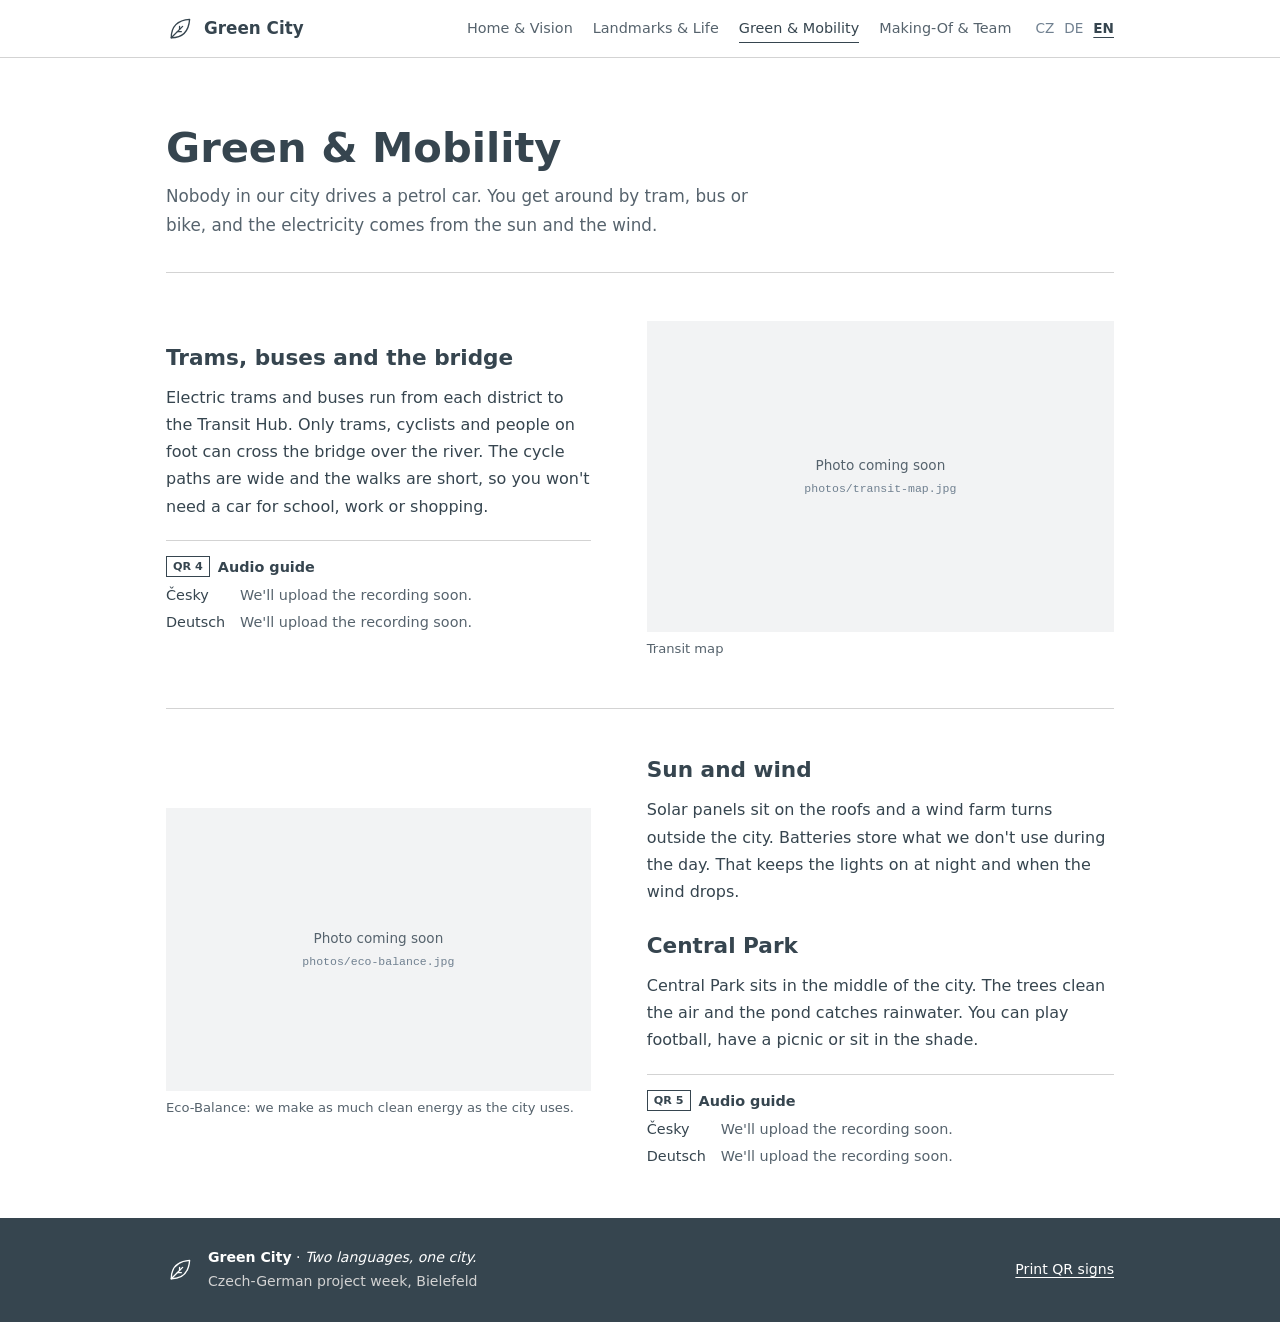
==== commit ff277660: "Improve layout: hero with floor plan, zigzag feature sections, identity row, described links Co-Auth" ====
--- a/green.html
+++ b/green.html
@@ -15,7 +15,7 @@
 </div></div>
 
 <main class="wrap">
-  <section id="transit" class="station card grid-2">
+  <section id="transit" class="station card grid-2 feature">
     <div>
       <h2><span data-t="gr.transitTitle"></span></h2>
       <p data-t="gr.transit"></p>
@@ -24,8 +24,7 @@
     <figure class="photo" data-photo="photos/transit-map.jpg" data-cap="gr.mapCap"></figure>
   </section>
 
-  <section id="energy-parks" class="station card">
-    <div class="grid-2">
+  <section id="energy-parks" class="station card grid-2 feature flip">
       <div>
         <h2><span data-t="gr.energyTitle"></span></h2>
         <p data-t="gr.energy"></p>
@@ -34,7 +33,6 @@
         <div class="audio" data-audio="5"></div>
       </div>
       <figure class="photo" data-photo="photos/eco-balance.jpg" data-cap="gr.ecoCap"></figure>
-    </div>
   </section>
 </main>
 
--- a/css/style.css
+++ b/css/style.css
@@ -1,178 +1,184 @@
-@import url("https://fonts.googleapis.com/css2?family=Fraunces:opsz,wght@9..144,500;9..144,600&family=Inter:wght@400;500;600&display=swap");
+/* Theme: Modern Minimalist
+   Change the three brand colours here. */
+:root {
+  --primary: #36454f;    /* charcoal: text, headings, header, rules block */
+  --secondary: #708090;  /* slate gray: numbers, active underline, small accents */
+  --contrast: #ffffff;   /* white: page background and text on charcoal */
 
-/* ===== The three brand colours – change them here ===== */
-:root {
-  --primary: #2d6a4f;    /* forest green – headings, links, header */
-  --secondary: #f1e9db;  /* warm sand – section backgrounds, soft fills */
-  --contrast: #e76f51;   /* terracotta – highlights, numbers, active states */
-
-  --bg: #fbf8f3;
-  --card: #ffffff;
-  --ink: #1f2a24;
-  --muted: #5f6b64;
-  --line: #e6dfd2;
-  --on-primary: #ffffff;
-  --radius: 10px;
+  --divider: #d3d3d3;    /* light gray: lines and dividers */
+  --fill: #f2f3f4;       /* light gray tint: photo spots */
+  --muted: #56636d;      /* readable gray for secondary text */
   color-scheme: light;
 }
 
 * { box-sizing: border-box; }
-html { scroll-behavior: smooth; scroll-padding-top: 76px; }
+html { scroll-behavior: smooth; scroll-padding-top: 72px; }
 body {
   margin: 0;
-  font-family: "Inter", "Segoe UI", system-ui, -apple-system, Roboto, Arial, sans-serif;
-  font-size: 17px;
-  color: var(--ink);
-  background: var(--bg);
+  font-family: "DejaVu Sans", Verdana, Geneva, sans-serif;
+  font-size: 16px;
   line-height: 1.7;
+  color: var(--primary);
+  background: var(--contrast);
 }
 img { max-width: 100%; display: block; }
 a { color: var(--primary); text-underline-offset: 3px; }
-a:hover { color: var(--contrast); }
+a:hover { color: var(--secondary); }
 .muted { color: var(--muted); }
-.wrap { max-width: 1040px; margin: 0 auto; padding: 0 16px; }
-h1, h2, h3 { font-family: "Fraunces", Georgia, serif; font-weight: 600; letter-spacing: -.01em; }
+.wrap { max-width: 980px; margin: 0 auto; padding: 0 16px; }
+h1, h2, h3 { font-weight: 700; line-height: 1.25; margin: 0 0 12px; }
+h2 { font-size: 1.35rem; }
+h3 { font-size: 1.05rem; margin-bottom: 6px; }
 
 /* ---------- Header ---------- */
-#site-header { position: sticky; top: 0; z-index: 10; background: rgba(251, 248, 243, .94); border-bottom: 1px solid var(--line); }
-.bar { max-width: 1040px; margin: 0 auto; padding: 12px 16px; display: flex; align-items: center; gap: 20px; flex-wrap: wrap; }
-.brand { display: flex; align-items: center; gap: 10px; color: var(--primary); text-decoration: none; font-family: "Fraunces", Georgia, serif; font-weight: 600; font-size: 1.25rem; }
-.brand-crest { width: 32px; height: 32px; display: grid; place-items: center; }
-.brand-crest img { max-height: 32px; width: auto; }
-.nav { display: flex; gap: 22px; margin-left: auto; flex-wrap: wrap; }
-.nav a { color: var(--ink); text-decoration: none; padding: 4px 0; font-size: .95rem; border-bottom: 2px solid transparent; white-space: nowrap; }
+#site-header { position: sticky; top: 0; z-index: 10; background: var(--contrast); border-bottom: 1px solid var(--divider); }
+.bar { max-width: 980px; margin: 0 auto; padding: 14px 16px; display: flex; align-items: center; gap: 24px; flex-wrap: wrap; }
+.brand { display: flex; align-items: center; gap: 10px; color: var(--primary); text-decoration: none; font-weight: 700; font-size: 1.05rem; }
+.brand-crest { width: 28px; height: 28px; display: grid; place-items: center; }
+.brand-crest img { max-height: 28px; width: auto; }
+.nav { display: flex; gap: 20px; margin-left: auto; flex-wrap: wrap; }
+.nav a { color: var(--muted); text-decoration: none; font-size: .9rem; padding: 2px 0; border-bottom: 1px solid transparent; white-space: nowrap; }
 .nav a:hover { color: var(--primary); }
-.nav a[aria-current="page"] { color: var(--primary); border-bottom-color: var(--contrast); font-weight: 500; }
-.langs { display: flex; gap: 2px; }
-.langs button {
-  border: 0; background: none; color: var(--muted); font: inherit; font-size: .85rem; font-weight: 600;
-  padding: 3px 8px; border-radius: 6px; cursor: pointer;
-}
-.langs button:hover { color: var(--ink); }
-.langs button[aria-pressed="true"] { background: var(--primary); color: var(--on-primary); }
-.menu-btn { display: none; margin-left: auto; background: none; border: 0; color: var(--ink); font-size: 1.5rem; cursor: pointer; }
-@media (max-width: 880px) {
+.nav a[aria-current="page"] { color: var(--primary); border-bottom-color: var(--primary); }
+.langs { display: flex; gap: 10px; font-size: .85rem; }
+.langs button { border: 0; background: none; padding: 0; font: inherit; color: var(--secondary); cursor: pointer; }
+.langs button[aria-pressed="true"] { color: var(--primary); font-weight: 700; text-decoration: underline; text-underline-offset: 4px; }
+.menu-btn { display: none; margin-left: auto; background: none; border: 0; color: var(--primary); font-size: 1.4rem; cursor: pointer; }
+@media (max-width: 860px) {
   .menu-btn { display: block; }
-  .nav { display: none; width: 100%; flex-direction: column; gap: 4px; margin: 0; padding: 6px 0; }
+  .nav { display: none; width: 100%; flex-direction: column; gap: 6px; margin: 0; }
   #site-header.open .nav { display: flex; }
   .nav a { align-self: flex-start; }
 }
 
 .leaf { width: 100%; height: 100%; color: var(--primary); }
 
-/* ---------- Hero ---------- */
-.hero { padding: 80px 0 64px; }
-.hero-grid { display: grid; grid-template-columns: 140px 1fr; gap: 40px; align-items: center; }
-.hero-crest { width: 140px; height: 140px; display: grid; place-items: center; background: var(--secondary); border-radius: 50%; }
-.hero-crest img { max-width: 100px; max-height: 100px; width: auto; height: auto; }
-.hero-crest svg { width: 64px; height: 64px; }
+/* ---------- Hero / page titles ---------- */
+.hero { padding: 56px 0 48px; }
+.hero-grid { display: grid; grid-template-columns: 1fr 1.15fr; gap: 48px; align-items: center; }
+.hero-crest { width: 72px; height: 72px; margin-bottom: 20px; display: flex; align-items: center; justify-content: flex-start; }
+.hero-crest img { max-width: 72px; max-height: 72px; width: auto; height: auto; }
+.hero-crest svg { width: 48px; height: 48px; }
 .kicker { margin: 0; color: var(--muted); font-size: .9rem; }
-.hero h1 { font-size: clamp(2.6rem, 7vw, 4.2rem); margin: 6px 0 10px; line-height: 1.05; color: var(--primary); }
-.motto { font-family: "Fraunces", Georgia, serif; font-style: italic; font-size: 1.3rem; margin: 0; color: var(--ink); }
-.motto::before { content: ""; display: block; width: 48px; height: 3px; background: var(--contrast); border-radius: 2px; margin-bottom: 14px; }
-@media (max-width: 640px) {
-  .hero { padding: 48px 0 40px; }
-  .hero-grid { grid-template-columns: 1fr; gap: 24px; }
-  .hero-crest { width: 110px; height: 110px; }
-  .hero-crest img { max-width: 80px; max-height: 80px; }
+.hero h1 { font-size: clamp(2.4rem, 6vw, 3.6rem); margin: 6px 0 8px; letter-spacing: -.01em; line-height: 1.05; }
+.motto { margin: 0; font-size: 1.2rem; color: var(--muted); }
+@media (max-width: 760px) {
+  .hero { padding: 36px 0 32px; }
+  .hero-grid { grid-template-columns: 1fr; gap: 28px; }
+  .hero-crest { width: 56px; height: 56px; margin-bottom: 12px; }
 }
 
-.page-head { padding: 64px 0 28px; }
-.page-head h1 { margin: 0 0 8px; font-size: clamp(2.1rem, 6vw, 3rem); line-height: 1.1; color: var(--primary); }
-.page-head p { margin: 0; color: var(--muted); max-width: 640px; font-size: 1.1rem; }
+.page-head { padding: 64px 0 32px; }
+.page-head h1 { font-size: clamp(1.9rem, 5vw, 2.6rem); margin-bottom: 8px; }
+.page-head p { margin: 0; color: var(--muted); max-width: 620px; font-size: 1.05rem; }
 
-/* ---------- Sections & cards ---------- */
-main { padding: 16px 0 64px; }
-section { margin: 0 0 32px; }
-h2 { color: var(--primary); margin: 0 0 12px; font-size: 1.55rem; line-height: 1.25; }
-h3 { margin: 0 0 6px; font-size: 1.2rem; }
-.card { background: var(--card); border: 1px solid var(--line); border-radius: var(--radius); padding: 32px; }
-@media (max-width: 640px) { .card { padding: 22px; } }
-.grid-2 { display: grid; grid-template-columns: 1fr 1fr; gap: 32px; align-items: start; }
-@media (max-width: 760px) { .grid-2 { grid-template-columns: 1fr; gap: 24px; } }
+/* ---------- Sections ---------- */
+main { padding: 0 0 64px; }
+section { margin: 0; padding: 36px 0; border-top: 1px solid var(--divider); }
+.card { background: none; }
+.grid-2 { display: grid; grid-template-columns: 1fr 1fr; gap: 40px; align-items: start; }
+section.grid-2 > .card + .card { border-left: 1px solid var(--divider); padding-left: 40px; }
+@media (max-width: 760px) {
+  .grid-2 { grid-template-columns: 1fr; gap: 28px; }
+  section.grid-2 > .card + .card:not(.rules-card) { border-left: 0; padding-left: 0; }
+  section.grid-2 > .rules-card { padding: 24px; }
+}
 
-.station { transition: box-shadow .3s; }
+.station { scroll-margin-top: 72px; }
+
+.feature { grid-template-columns: 1fr 1.1fr; gap: 56px; align-items: center; padding: 48px 0; }
+.feature.flip > :first-child { order: 2; }
+.feature figure.photo img, .feature .ph { aspect-ratio: 3/2; }
+.feature .photos-2 .ph, .feature .photos-2 img { aspect-ratio: 4/5; }
+.feature h2 + p + h2 { margin-top: 28px; }
+.feature p { margin: 0 0 12px; }
+@media (max-width: 760px) {
+  .feature { grid-template-columns: 1fr; gap: 20px; padding: 32px 0; }
+  .feature > figure, .feature > .photos-2, .feature.flip > :first-child { order: 0; }
+  .feature > div:first-child { order: 1; }
+}
 .flash { animation: flash 2.4s ease-out; }
-@keyframes flash { 0%, 35% { box-shadow: 0 0 0 3px var(--contrast); } 100% { box-shadow: 0 0 0 0 transparent; } }
+@keyframes flash { 0%, 35% { background: var(--fill); } 100% { background: transparent; } }
 
-/* Golden rules */
+/* Golden rules: the one solid block on the page */
+section.grid-2 > .rules-card { align-self: stretch; background: var(--primary); color: var(--contrast); padding: 28px 30px; border-left: 0; }
+.rules-card h2 { color: var(--contrast); }
 .rules { counter-reset: r; list-style: none; padding: 0; margin: 0; }
-.rules li { counter-increment: r; position: relative; padding: 10px 0 10px 44px; }
-.rules li + li { border-top: 1px solid var(--line); }
-.rules li::before {
-  content: counter(r); position: absolute; left: 0; top: 6px;
-  font-family: "Fraunces", Georgia, serif; font-size: 1.6rem; line-height: 1.4; color: var(--contrast); font-weight: 600;
+.rules li { counter-increment: r; position: relative; padding: 8px 0 8px 34px; }
+.rules li::before { content: counter(r) "."; position: absolute; left: 0; top: 8px; font-weight: 700; color: var(--divider); }
+
+/* Identity: text, crest, flag in one row */
+.identity-row { display: grid; grid-template-columns: 1.3fr .7fr 1.05fr; gap: 32px; align-items: end; }
+.identity-row p { margin: 0; }
+.crest-fig img, .crest-fig .ph { aspect-ratio: 1; object-fit: contain; }
+.flag-fig img, .flag-fig .ph { aspect-ratio: 3/2; object-fit: contain; }
+@media (max-width: 760px) {
+  .identity-row { grid-template-columns: 1fr 1.5fr; gap: 16px; align-items: end; }
+  .identity-row > div { grid-column: 1 / -1; }
 }
-.rules-card { background: var(--secondary); border-color: transparent; }
-
-/* Identity */
-.identity { display: grid; grid-template-columns: 1fr 1.4fr; gap: 16px; margin-top: 16px; }
-.identity figure.photo img, .identity .ph { aspect-ratio: 1; object-fit: contain; }
-.identity figure:last-child img, .identity figure:last-child .ph { aspect-ratio: 3/2; }
 
 /* Photos */
 figure { margin: 0; }
-figure figcaption { font-size: .85rem; color: var(--muted); margin-top: 8px; }
-figure.photo img { border-radius: 8px; width: 100%; aspect-ratio: 4/3; object-fit: cover; }
+figure figcaption { font-size: .82rem; color: var(--muted); margin-top: 6px; }
+figure.photo img { width: 100%; aspect-ratio: 4/3; object-fit: cover; }
 .ph {
-  aspect-ratio: 4/3; border-radius: 8px; background: var(--secondary);
+  aspect-ratio: 4/3; background: var(--fill);
   display: flex; flex-direction: column; align-items: center; justify-content: center; gap: 2px;
-  color: var(--muted); text-align: center; padding: 12px; font-size: .9rem;
+  color: var(--muted); text-align: center; padding: 12px; font-size: .85rem;
 }
 .ph-icon { display: none; }
-.ph code { font-size: .75rem; color: var(--primary); word-break: break-all; }
+.ph code { font-size: .72rem; color: var(--secondary); word-break: break-all; }
 .photos-2 { display: grid; grid-template-columns: 1fr 1fr; gap: 12px; }
 
 /* Audio */
-.audio { margin-top: 20px; padding-top: 16px; border-top: 1px solid var(--line); }
-.audio-head { font-weight: 600; font-size: .95rem; margin-bottom: 6px; display: flex; align-items: center; gap: 8px; }
-.qr-badge { background: var(--contrast); color: #fff; font-size: .7rem; font-weight: 600; padding: 1px 8px; border-radius: 999px; }
-.audio-row { display: flex; align-items: center; gap: 10px; margin: 4px 0; flex-wrap: wrap; font-size: .95rem; }
-.audio-lang { min-width: 64px; font-weight: 500; }
-.audio audio { flex: 1; min-width: 200px; height: 36px; }
+.audio { margin-top: 20px; padding-top: 14px; border-top: 1px solid var(--divider); font-size: .9rem; }
+.audio-head { font-weight: 700; margin-bottom: 4px; display: flex; align-items: center; gap: 8px; }
+.qr-badge { border: 1px solid var(--primary); font-size: .7rem; padding: 0 6px; font-weight: 700; }
+.audio-row { display: flex; align-items: center; gap: 10px; margin: 2px 0; flex-wrap: wrap; }
+.audio-lang { min-width: 64px; }
+.audio audio { flex: 1; min-width: 200px; height: 34px; }
 
-/* Explore tiles */
-.tiles { display: grid; grid-template-columns: repeat(3, 1fr); gap: 16px; }
-.tile {
-  display: block; text-decoration: none; color: var(--ink);
-  background: var(--card); border: 1px solid var(--line); border-radius: var(--radius);
-  padding: 22px 24px; font-weight: 500; transition: border-color .2s;
-}
-.tile span { display: block; font-family: "Fraunces", Georgia, serif; color: var(--contrast); font-size: 1.1rem; margin-bottom: 4px; }
-.tile:hover { border-color: var(--primary); color: var(--primary); }
-@media (max-width: 760px) { .tiles { grid-template-columns: 1fr; } }
+/* Look around: three links with a line of text */
+.tiles { display: grid; grid-template-columns: repeat(3, 1fr); gap: 32px; }
+.tile { display: block; padding-top: 14px; border-top: 2px solid var(--primary); color: var(--primary); text-decoration: none; }
+.tile b::after { content: " \2192"; color: var(--secondary); }
+.tile small { display: block; margin-top: 6px; color: var(--muted); font-size: .88rem; line-height: 1.55; }
+.tile:hover b { text-decoration: underline; text-underline-offset: 4px; }
+@media (max-width: 760px) { .tiles { grid-template-columns: 1fr; gap: 24px; } }
 
 /* Diary */
-.timeline { display: grid; grid-template-columns: 1fr 1fr; gap: 20px; }
-.day { border-top: 3px solid var(--primary); }
-.day.two { border-top-color: var(--contrast); }
-@media (max-width: 760px) { .timeline { grid-template-columns: 1fr; } }
+.timeline { display: grid; grid-template-columns: 1fr 1fr; gap: 40px; }
+.day { border-left: 2px solid var(--primary); padding-left: 18px; }
+.day.two { border-left-color: var(--secondary); }
+@media (max-width: 760px) { .timeline { grid-template-columns: 1fr; gap: 24px; } }
 
 /* Team */
-.pairs { display: grid; grid-template-columns: repeat(auto-fill, minmax(175px, 1fr)); gap: 14px; }
-.pair { padding: 20px; }
-.pair-num { font-family: "Fraunces", Georgia, serif; font-weight: 600; color: var(--primary); font-size: 1.1rem; }
-.pair-role { font-size: .9rem; color: var(--muted); margin: 2px 0 10px; min-height: 2.8em; line-height: 1.4; }
+.pairs { display: grid; grid-template-columns: repeat(auto-fill, minmax(170px, 1fr)); gap: 24px; }
+.pair { border-top: 2px solid var(--primary); padding-top: 10px; }
+.pair-num { font-weight: 700; }
+.pair-role { font-size: .85rem; color: var(--muted); margin: 0 0 8px; line-height: 1.45; min-height: 2.9em; }
 .pair ul { list-style: none; padding: 0; margin: 0; }
-.pair li { display: flex; gap: 8px; align-items: center; margin: 4px 0; font-size: .95rem; }
-.tag { font-size: .68rem; font-weight: 600; padding: 0 6px; border-radius: 4px; background: var(--secondary); color: var(--primary); }
-.tag.de { color: var(--contrast); }
+.pair li { display: flex; gap: 8px; align-items: baseline; font-size: .92rem; }
+.tag { font-size: .68rem; font-weight: 700; color: var(--secondary); min-width: 20px; }
 
 /* Gallery */
-.gallery { display: grid; grid-template-columns: repeat(auto-fill, minmax(170px, 1fr)); gap: 8px; }
-.gallery img { width: 100%; aspect-ratio: 1; object-fit: cover; border-radius: 6px; }
-.gallery a:hover img { opacity: .9; }
-.gallery .empty { grid-column: 1 / -1; }
+.gallery { display: grid; grid-template-columns: repeat(auto-fill, minmax(160px, 1fr)); gap: 6px; }
+.gallery img { width: 100%; aspect-ratio: 1; object-fit: cover; }
+.gallery a:hover img { opacity: .85; }
+.gallery .empty { grid-column: 1 / -1; margin: 0; }
 
 /* Footer */
-#site-footer { background: var(--secondary); padding: 28px 0; font-size: .92rem; }
-.foot-inner { max-width: 1040px; margin: 0 auto; padding: 0 16px; display: flex; align-items: center; gap: 14px; flex-wrap: wrap; }
-.foot-crest { width: 32px; height: 32px; display: grid; place-items: center; }
-.foot-crest img { max-height: 32px; width: auto; }
-#site-footer strong { color: var(--primary); }
-.print-link { margin-left: auto; font-weight: 500; }
+#site-footer { background: var(--primary); color: var(--contrast); padding: 28px 0; font-size: .88rem; }
+#site-footer a, #site-footer strong { color: var(--contrast); }
+#site-footer .muted { color: var(--divider); }
+#site-footer .leaf { color: var(--contrast); }
+.foot-inner { max-width: 980px; margin: 0 auto; padding: 0 16px; display: flex; align-items: center; gap: 14px; flex-wrap: wrap; }
+.foot-crest { width: 28px; height: 28px; display: grid; place-items: center; }
+.foot-crest img { max-height: 28px; width: auto; }
+.print-link { margin-left: auto; }
 
 @media (prefers-reduced-motion: reduce) {
-  *, *::before { animation: none !important; transition: none !important; }
+  * { animation: none !important; }
   html { scroll-behavior: auto; }
 }
+#welcome > .card:first-child { align-self: center; }
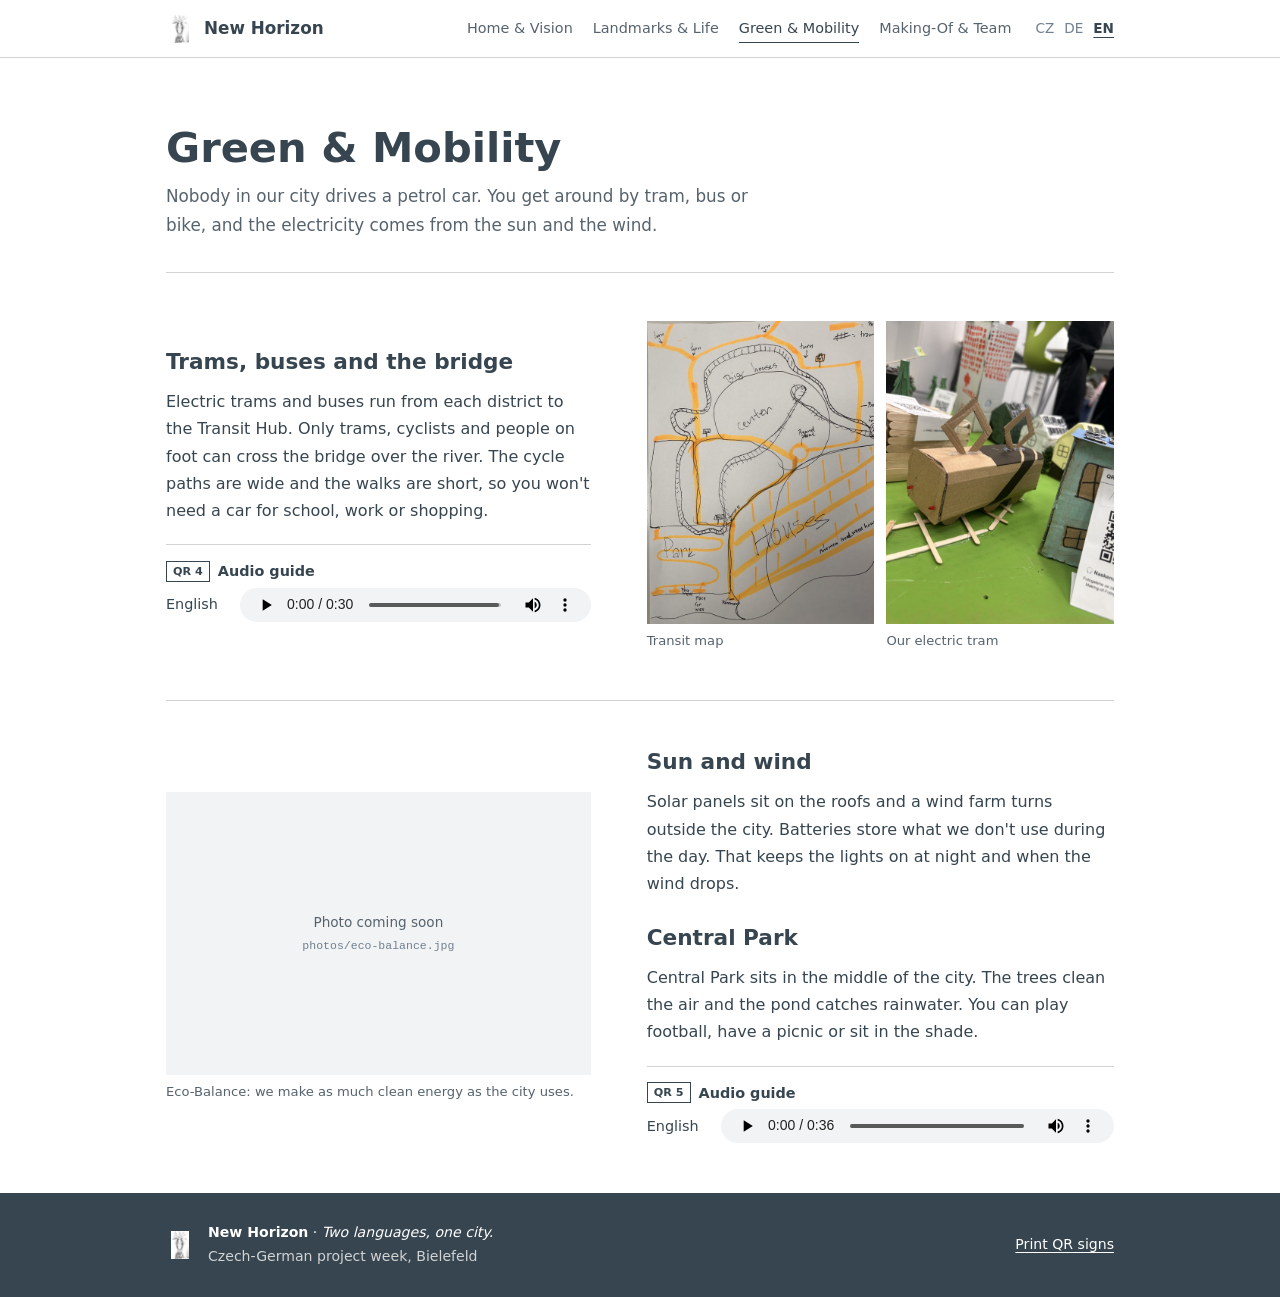
==== commit 84a5928a: "Add floor plan photo and tram photo next to the transit map Co-Authored-By: Claude Opus 5.5 <noreply" ====
--- a/green.html
+++ b/green.html
@@ -21,7 +21,10 @@
       <p data-t="gr.transit"></p>
       <div class="audio" data-audio="4"></div>
     </div>
-    <figure class="photo" data-photo="photos/transit-map.jpg" data-cap="gr.mapCap"></figure>
+    <div class="photos-2">
+      <figure class="photo" data-photo="photos/transit-map.jpg" data-cap="gr.mapCap"></figure>
+      <figure class="photo" data-photo="photos/tram.jpg" data-cap="gr.tramCap"></figure>
+    </div>
   </section>
 
   <section id="energy-parks" class="station card grid-2 feature flip">
--- a/css/style.css
+++ b/css/style.css
@@ -108,10 +108,12 @@
 .rules li::before { content: counter(r) "."; position: absolute; left: 0; top: 8px; font-weight: 700; color: var(--divider); }
 
 /* Identity: text, crest, flag in one row */
-.identity-row { display: grid; grid-template-columns: 1.3fr .7fr 1.05fr; gap: 32px; align-items: end; }
+.identity-row { display: grid; grid-template-columns: 1.2fr .6fr 1.35fr; gap: 32px; align-items: end; }
 .identity-row p { margin: 0; }
-.crest-fig img, .crest-fig .ph { aspect-ratio: 1; object-fit: contain; }
-.flag-fig img, .flag-fig .ph { aspect-ratio: 3/2; object-fit: contain; }
+.identity-row figure.photo img { object-fit: contain; background: var(--contrast); }
+.identity-row .crest-fig img, .identity-row .crest-fig .ph { aspect-ratio: 2/3; }
+.identity-row .flag-fig img, .identity-row .flag-fig .ph { aspect-ratio: 3/2; }
+#transit figure.photo img { aspect-ratio: 3/4; object-fit: cover; }
 @media (max-width: 760px) {
   .identity-row { grid-template-columns: 1fr 1.5fr; gap: 16px; align-items: end; }
   .identity-row > div { grid-column: 1 / -1; }
@@ -153,17 +155,17 @@
 @media (max-width: 760px) { .timeline { grid-template-columns: 1fr; gap: 24px; } }
 
 /* Team */
-.pairs { display: grid; grid-template-columns: repeat(auto-fill, minmax(170px, 1fr)); gap: 24px; }
-.pair { border-top: 2px solid var(--primary); padding-top: 10px; }
+.members { list-style: none; padding: 0; margin: 0; display: grid; grid-template-columns: repeat(5, 1fr); gap: 24px; }
+.pair { border-top: 2px solid var(--primary); padding-top: 10px; font-size: .95rem; }
 .pair-num { font-weight: 700; }
-.pair-role { font-size: .85rem; color: var(--muted); margin: 0 0 8px; line-height: 1.45; min-height: 2.9em; }
-.pair ul { list-style: none; padding: 0; margin: 0; }
-.pair li { display: flex; gap: 8px; align-items: baseline; font-size: .92rem; }
-.tag { font-size: .68rem; font-weight: 700; color: var(--secondary); min-width: 20px; }
+.pair-role { font-size: .85rem; color: var(--muted); margin: 0 0 10px; line-height: 1.45; min-height: 2.9em; }
+.pair .tag { display: inline-block; min-width: 26px; font-size: .68rem; font-weight: 700; color: var(--secondary); }
+@media (max-width: 860px) { .members { grid-template-columns: repeat(2, 1fr); } }
+@media (max-width: 420px) { .members { grid-template-columns: 1fr; } }
 
 /* Gallery */
-.gallery { display: grid; grid-template-columns: repeat(auto-fill, minmax(160px, 1fr)); gap: 6px; }
-.gallery img { width: 100%; aspect-ratio: 1; object-fit: cover; }
+.gallery { display: grid; grid-template-columns: repeat(auto-fill, minmax(260px, 1fr)); gap: 8px; }
+.gallery img { width: 100%; aspect-ratio: 4/3; object-fit: cover; }
 .gallery a:hover img { opacity: .85; }
 .gallery .empty { grid-column: 1 / -1; margin: 0; }
 
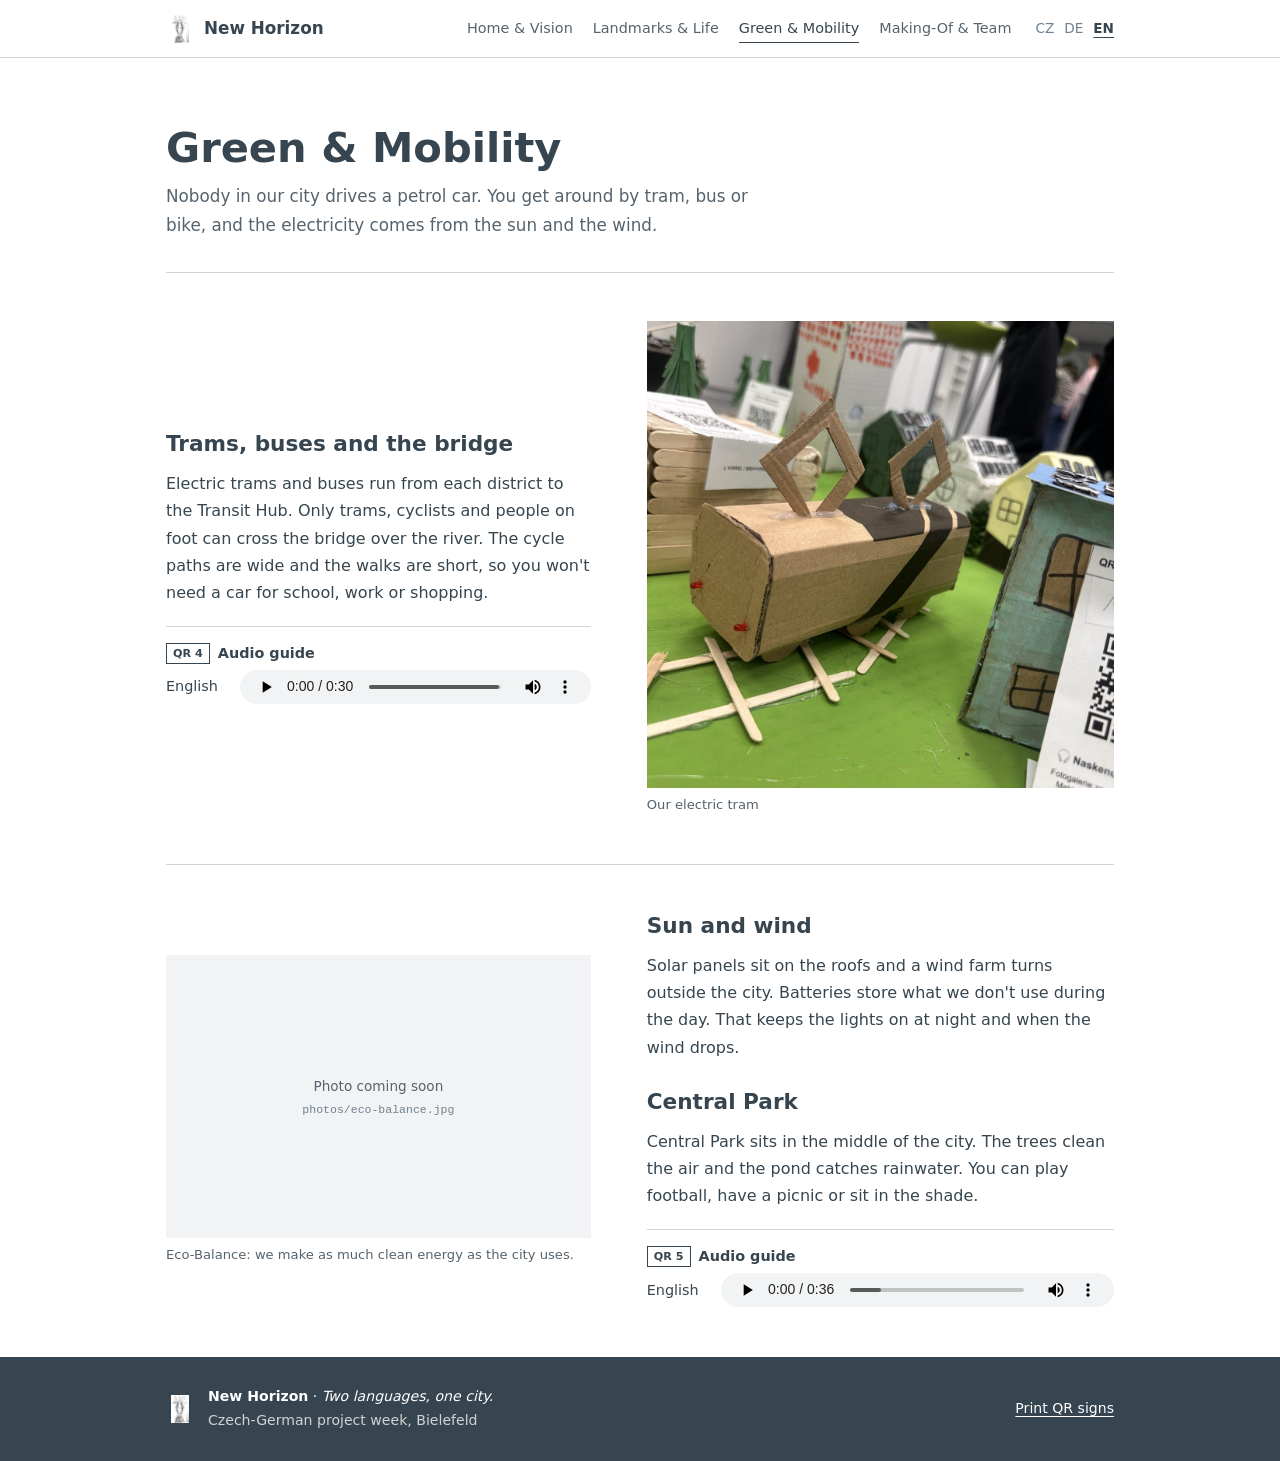
==== commit 03824b02: "Remove transit map, keep tram photo Co-Authored-By: Claude Opus 5.5 <noreply@anthropic.com> Claude-S" ====
--- a/green.html
+++ b/green.html
@@ -21,10 +21,7 @@
       <p data-t="gr.transit"></p>
       <div class="audio" data-audio="4"></div>
     </div>
-    <div class="photos-2">
-      <figure class="photo" data-photo="photos/transit-map.jpg" data-cap="gr.mapCap"></figure>
-      <figure class="photo" data-photo="photos/tram.jpg" data-cap="gr.tramCap"></figure>
-    </div>
+    <figure class="photo" data-photo="photos/tram.jpg" data-cap="gr.tramCap"></figure>
   </section>
 
   <section id="energy-parks" class="station card grid-2 feature flip">
--- a/css/style.css
+++ b/css/style.css
@@ -113,7 +113,7 @@
 .identity-row figure.photo img { object-fit: contain; background: var(--contrast); }
 .identity-row .crest-fig img, .identity-row .crest-fig .ph { aspect-ratio: 2/3; }
 .identity-row .flag-fig img, .identity-row .flag-fig .ph { aspect-ratio: 3/2; }
-#transit figure.photo img { aspect-ratio: 3/4; object-fit: cover; }
+#transit figure.photo img { aspect-ratio: 1; object-fit: cover; }
 @media (max-width: 760px) {
   .identity-row { grid-template-columns: 1fr 1.5fr; gap: 16px; align-items: end; }
   .identity-row > div { grid-column: 1 / -1; }
